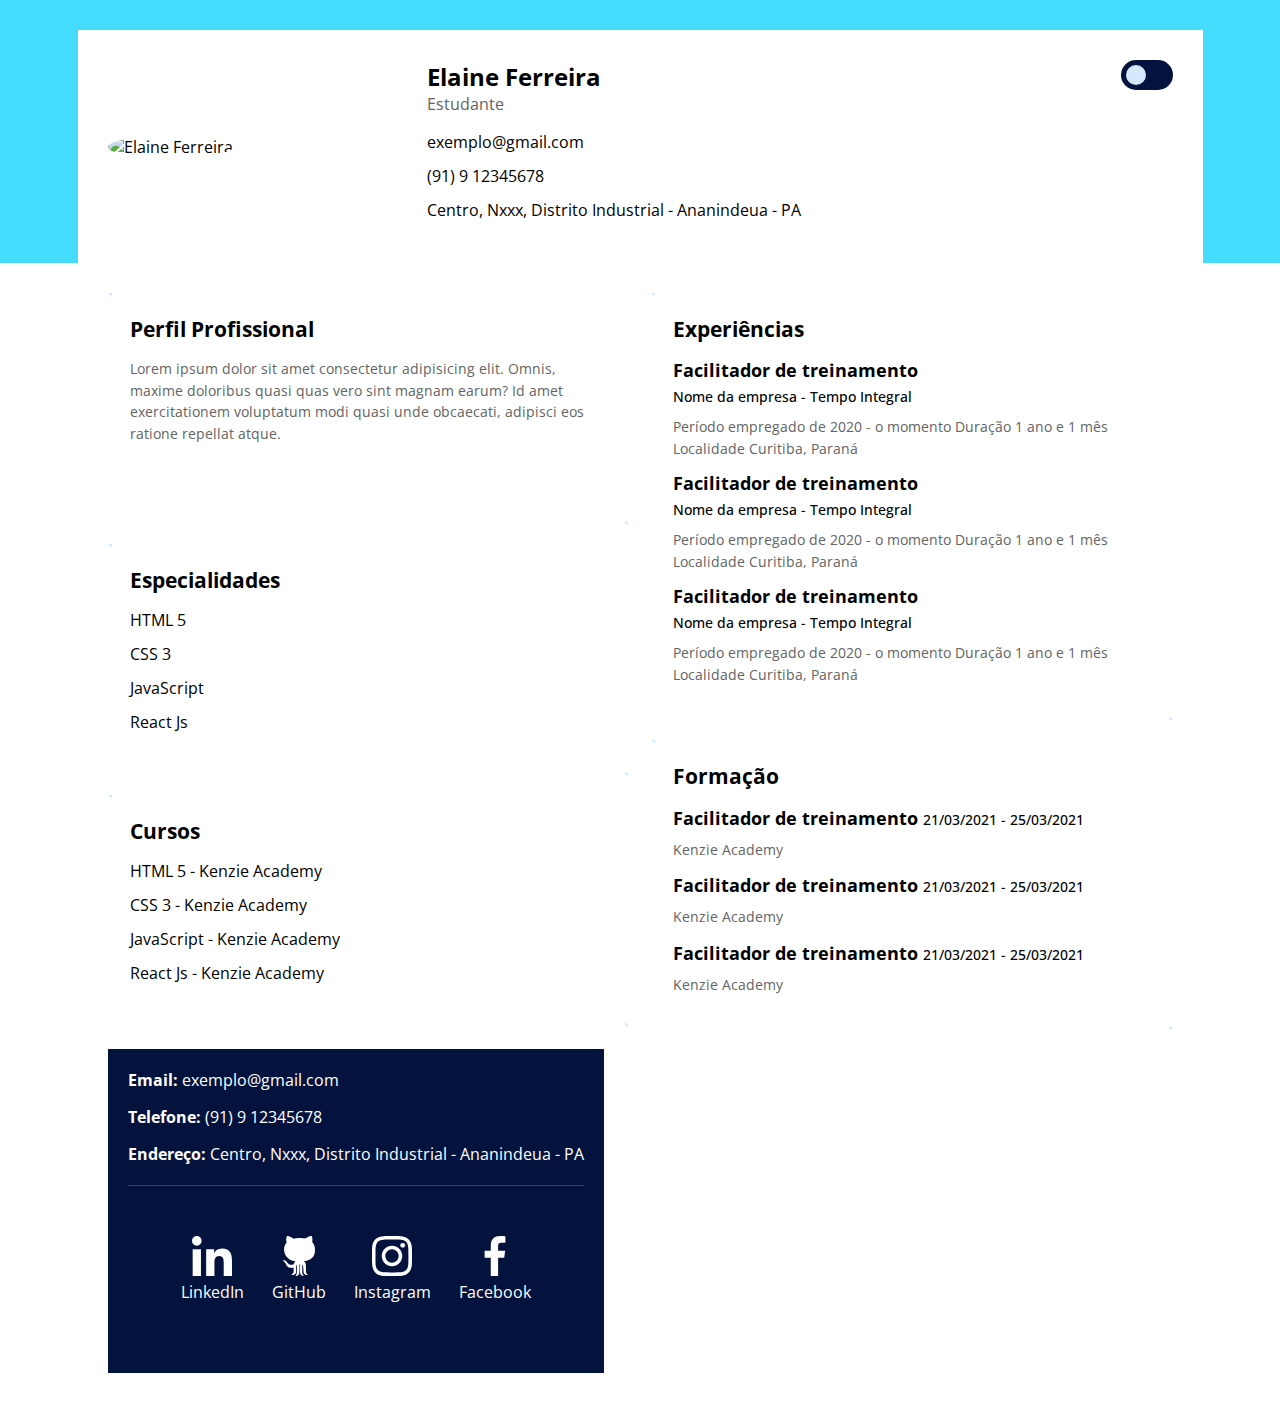
==== index.html @ 0f3b1e39 "Merge branch 'main' into day-6" ====
<!DOCTYPE html>
<html lang="pt-br">
<head>
    <meta charset="UTF-8">
    <meta http-equiv="X-UA-Compatible" content="IE=edge">
    <meta name="viewport" content="width=device-width, initial-scale=1.0">
    <title>Portfólio - Elaine Ferreira</title>

    <link rel="preconnect" href="https://fonts.gstatic.com">
    <link href="https://fonts.googleapis.com/css2?family=Open+Sans:wght@300;400;600;700;800&display=swap" rel="stylesheet">

    <link rel="stylesheet" href="/assets/css/style.css">
</head>
<body>

    

    <input type="checkbox" id="ativar-dark" class="ativar-dark">
    <div class="dark-mode">
        <!--CABEÇALHO-->
        <header>
            
            <div class="container">
                <label for="ativar-dark">
                    <span></span>
                </label>
                <div class="linha">

                    <!--CAIXA FOTO DE PERFIL-->
                        <div class="coluna coluna-esquerda">
                            <figure>
                                <img src="./assets/img/eu.png" alt="Elaine Ferreira">
                                <figcaption class="hidden">Elaine Ferreira</figcaption>
                            </figure>
                        </div>

                        <!--INFORMAÇÕES PESSOAIS-->
                        <div class="coluna coluna-direita">

                            <h1>Elaine Ferreira</h1>
                            <p>Estudante</p>

                            <ul>
                                <li>
                                    <a href="mailto:exemplo@gmail.com">exemplo@gmail.com</a>
                                </li>
                                <li>
                                    <a href="tel:559112345678">(91) 9 12345678</a>
                                </li>
                                <li>
                                    <a href="">Centro, Nxxx, Distrito Industrial - Ananindeua - PA</a>
                                </li>
                            </ul>

                        </div>    
                </div>
            </div>

        </header>

        <main>

            <div class="container">
                
                <div class="linha">
                    <!--CONTEÚDO LADO ESQUERDO-->
                    <div class="coluna coluna-esquerda">
                        <section>
                            <span class="topo-direita"></span>
                            <h2>Perfil Profissional</h2>
                            <p>Lorem ipsum dolor sit amet consectetur adipisicing elit. Omnis, maxime doloribus quasi quas vero sint magnam earum? Id amet exercitationem voluptatum modi quasi unde obcaecati, adipisci eos ratione repellat atque.</p>
                            <span class="baixo-esquerda"></span>
                        </section>

                        <section>
                            <span class="topo-direita"></span>
                            <h2>Especialidades</h2>
                            <ul>
                                <li>HTML 5</li>
                                <li>CSS 3</li>
                                <li>JavaScript</li>
                                <li>React Js</li>
                            </ul>
                            <span class="baixo-esquerda"></span>
                        </section>

                        <section>
                            <span class="topo-direita"></span>
                            <h2>Cursos</h2>
                            <ul>
                                <li>HTML 5 - Kenzie Academy</li>
                                <li>CSS 3 - Kenzie Academy</li>
                                <li>JavaScript - Kenzie Academy</li>
                                <li>React Js - Kenzie Academy</li>
                            </ul>
                            <span class="baixo-esquerda"></span>
                        </section>
                    </div>

                    <!--CONTEÚDO LADO DIREITO-->
                    <div class="coluna coluna-direita">
                    
                        
                        <section>
                            <span class="topo-direita"></span>
                            <h2>Experiências</h2>
                            <ul>
                                <li>
                                    <h3>Facilitador de treinamento</h3>
                                    <strong>Nome da empresa - Tempo Integral</strong>
                                    <p>Período empregado de 2020 - o momento Duração 1 ano e 1 mês Localidade Curitiba, Paraná</p>
                                </li>
                                <li>
                                    <h3>Facilitador de treinamento</h3>
                                    <strong>Nome da empresa - Tempo Integral</strong>
                                    <p>Período empregado de 2020 - o momento Duração 1 ano e 1 mês Localidade Curitiba, Paraná</p>
                                </li>
                                <li>
                                    <h3>Facilitador de treinamento</h3>
                                    <strong>Nome da empresa - Tempo Integral</strong>
                                    <p>Período empregado de 2020 - o momento Duração 1 ano e 1 mês Localidade Curitiba, Paraná</p>
                                </li>
                            </ul>
                            <span class="baixo-esquerda"></span>
                        </section>

                        <section>
                            <span class="topo-direita"></span>
                            <h2>Formação</h2>
                            <ul>
                                <li>
                                    <h3>Facilitador de treinamento <strong>21/03/2021 - 25/03/2021</strong></h3>
                                    <p>Kenzie Academy</p>
                                </li>
                                <li>
                                    <h3>Facilitador de treinamento <strong>21/03/2021 - 25/03/2021</strong></h3>
                                    <p>Kenzie Academy</p>
                                </li>
                                <li>
                                    <h3>Facilitador de treinamento <strong>21/03/2021 - 25/03/2021</strong></h3>
                                    <p>Kenzie Academy</p>
                                </li>
                            </ul>
                            <span class="baixo-esquerda"></span>
                        </section>
                    </div>
        <footer>
            <div class="container">
                <nav>
                    <ul class="info-contato">
                        <li>
                            <a href="mailto:exemplo@gmail.com"><strong>Email:</strong> exemplo@gmail.com</a>
                        </li>
                        <li>
                            <a href="tel:559112345678"><strong>Telefone:</strong> (91) 9 12345678</a>
                        </li>
                        <li>
                            <a href=""><strong>Endereço:</strong> Centro, Nxxx, Distrito Industrial - Ananindeua - PA</a>
                        </li>
                    </ul>
                </nav>
                
                <nav>
                    <ul class="redes-sociais">
                        <li>
                            <a href="">
                                <img src="./assets/img/linkedin.svg" alt="LinkedIn">
                                <p>LinkedIn</p>
                            </a>
                        </li>
                        <li>
                            <a href="">
                                <img src="./assets/img/github-big-logo.svg" alt="GitHub">
                                <p>GitHub</p>
                            </a>
                        </li>
                        <li>
                            <a href="">
                                <img src="./assets/img/instagram.svg" alt="Instagram">
                                <p>Instagram</p>
                            </a>
                        </li>
                        <li>
                            <a href="">
                                <img src="./assets/img/facebook-app-symbol.svg" alt="Facebook">
                                <p>Facebook</p>
                            </a>
                        </li>
                    </ul>
                </nav>
            </div>
        </footer>
    </div>
        
</body>
</html>
---- assets/css/style.css ----
/* ESTILOS GERAIS */
html, body, figure, img, div, input, textarea, p, h1, h2, h3, h4, h5, h6, ul, li, a, main {
    margin: 0;
    padding: 0;
    box-sizing: border-box;
    list-style: none;
    text-decoration: none;
    font-family: 'Open Sans', sans-serif;
    font-size: 16px;
}

.coluna {
    flex-basis: 49%;
}

:root {
    --corBackgroundPrimaria: #45dbfc;
    --corBackgroundSecundaria: #04133d;
    --corBackgroundDark: #0e0e0e;
    --corTextoPrimaria: #636363;
    --corTextoSecundaria: #000;
}

.hidden {
    display: none;
}
/*body*/

body {
    font-family: 'Open Sans', sans-serif;

}

/*header*/

header {
    background-color: var(--corBackgroundPrimaria);
    padding: 30px 30px 0;
}
header .container {
    background-color: white;
}
header .linha {
    align-items: center;
}
header .coluna {}
header .coluna-esquerda {
    flex-basis: 30%;
}
header .coluna-direita {
    flex-basis: 60%;
    text-align: center;
}
header .coluna figure {}
header .coluna img {
    max-width: 100%;
}
header .coluna h1 {
    font-size: 1.5rem;
    color: var(--corTextoSecundaria);

}
header .coluna p {
    font-size: 1rem;
    color: var(--corTextoPrimaria);
}
header .coluna ul {
    margin: 16px 0 0;
}
header .coluna ul li {
    margin: 0 0 12px;
}
header .coluna ul li a {
    font-size: 1rem;
    color: var(--corTextoSecundaria);

}

/*página inicial*/

main {}
main .container {}
main .linha {}
main .coluna {
    padding: 20px;
}
main .coluna-esquerda {}
main .coluna-direita {}
main .coluna section {
    border-bottom: 1px solid #d4e9ff;
    margin: 0 0 20px;
    min-height: 187px;
    color: var(--corTextoSecundaria);
}
main .coluna section h2 {
    font-size: 1.3rem;
    margin: 0 0 15px;
}
main .coluna section p {
    font-size: 0.9rem;
    color: var(--corTextoPrimaria);
    line-height: 1.5;
}
main .coluna section ul {}
main .coluna section ul li {
    margin: 0 0 12px;
}
main .coluna section ul li h3 {
    font-size: 1.1rem;
}
main .coluna section ul li strong {
    font-size: 0.9rem;
    font-weight: 500;
    margin: 5px 0 10px;
    display: inline-block;
}
main .coluna section ul li p {}

/*footer*/

footer {
    background-color: var(--corBackgroundSecundaria);
}
footer .container {
    padding: 20px;
}
footer nav {}
footer nav ul{}
footer nav ul li {}
footer nav ul li a {
    color: white;
}
footer nav .info-contato {}
footer nav .info-contato li {
    margin: 0 0 15px;
}
footer nav .info-contato li a {}
footer nav .redes-sociais {
    border-top: 1px solid rgba(255 255 255 / 20%);
    margin: 20px 0 50px;
    padding: 50px 0 0;
    text-align: center;
}
footer nav .redes-sociais li {  
    margin: 15px 28px;
    text-align: center;
    display: inline-block;
}
footer nav .redes-sociais li a {}
footer nav .redes-sociais li a img {
    width: 40px;
}
footer nav .redes-sociais li a img p {}

/*extra*/
.ativar-dark {
    width: 50px;
    height: 50px;
    display: none;
}
header .container {
    position: relative;
}
label {
    position: absolute;
    top: 30px;
    right: 30px;
    width: 52px;
    height: 30px;
    background-color: var(--corBackgroundSecundaria);
    border-radius: 20px;
    padding: 5px 5px;
    box-sizing: border-box;
    cursor: pointer;
}
label span {
    width: 20px;
    height: 20px;
    display: block;
    background-color: #d4e9ff;
    border-radius: 100%;
    transition: all ease .3s;
}

.ativar-dark:checked ~ .dark-mode label {
    background-color: #d4e9ff;
}
.ativar-dark:checked ~ .dark-mode label span {
    background-color: var(--corBackgroundSecundaria);
    /* margin-left: 21px; */
    transform: translateX(21px);
    transition: all ease .3s;
}

.ativar-dark:checked ~ .dark-mode {
    --corBackgroundPrimaria: #000;
    --corBackgroundSecundaria: #000;
    --corTextoPrimaria: #fff;
    --corTextoSecundaria: #fff;
}
.ativar-dark:checked ~ .dark-mode header {
    background-color: var(--corBackgroundSecundaria);
}
.ativar-dark:checked ~ .dark-mode header .container {
    background-color: var(--corBackgroundDark);
}
.ativar-dark:checked ~ .dark-mode .container {
    background-color: var(--corBackgroundDark);
}
.ativar-dark:checked ~ .dark-mode main {
    background-color: var(--corBackgroundSecundaria);
}

@keyframes aumentarLargura{
    from{
        width: 0;
    }
    to{
        width: 100%;
    }
}

@keyframes aumentarAltura{
    from{
        height: 0;        
    }
    to{
        height: 100%;
    }
}


/*@media*/
@media only screen and (min-width: 768px) {
    .linha {
        display: flex;
        flex-wrap: wrap;
        align-items: flex-start;
        justify-content: space-between;
    }
    footer nav .redes-sociais {
        display: flex;
        justify-content: center;        
    }
    header {
        padding: 30px 0 0;
    }
    header .coluna img {
        max-width: 250px;
        border-radius: 100%;
    }
    .container {
        width: 100%;
        max-width: 1125px;
        margin: 0 auto;
        padding: 30px 30px;
    }
    header .coluna-direita {
        text-align: left;
    }
    main .coluna section {
        /* border: 2px solid #d4e9ff; */
        border: 2px solid transparent;
        padding: 20px;
        position: relative;
    }
    main .coluna section span{
        position: absolute;
        display: block;
        width: 0;
        height: 0;
        border: 2px solid transparent;
    }
    main .coluna section .topo-direita{
        top: -2px;
        left: -2px;
        animation-name: aumentarLargura, aumentarAltura;
        animation-duration: 1s, 1s;
        animation-delay: 2s, 3s;
        animation-fill-mode: forwards;
        border-top-color: #d4e9ff;
        border-right-color: #d4e9ff;

    }
    main .coluna section .baixo-esquerda{
        bottom: -2px;
        right: -2px;
        animation-name: aumentarLargura, aumentarAltura;
        animation-duration: 1s, 1s;
        animation-delay: 4s, 5s;
        animation-fill-mode: forwards;
        border-bottom-color: #d4e9ff;
        border-left-color: #d4e9ff;
    }

    main .coluna {
        padding: 0;
    }
    footer nav .redes-sociais li {  
        margin: 0px 14px;
        text-align: center;
        display: initial;
    }

}

@media only screen and (min-width: 991px) {
    header .coluna-direita {
        flex-basis: 70%;
    }
}
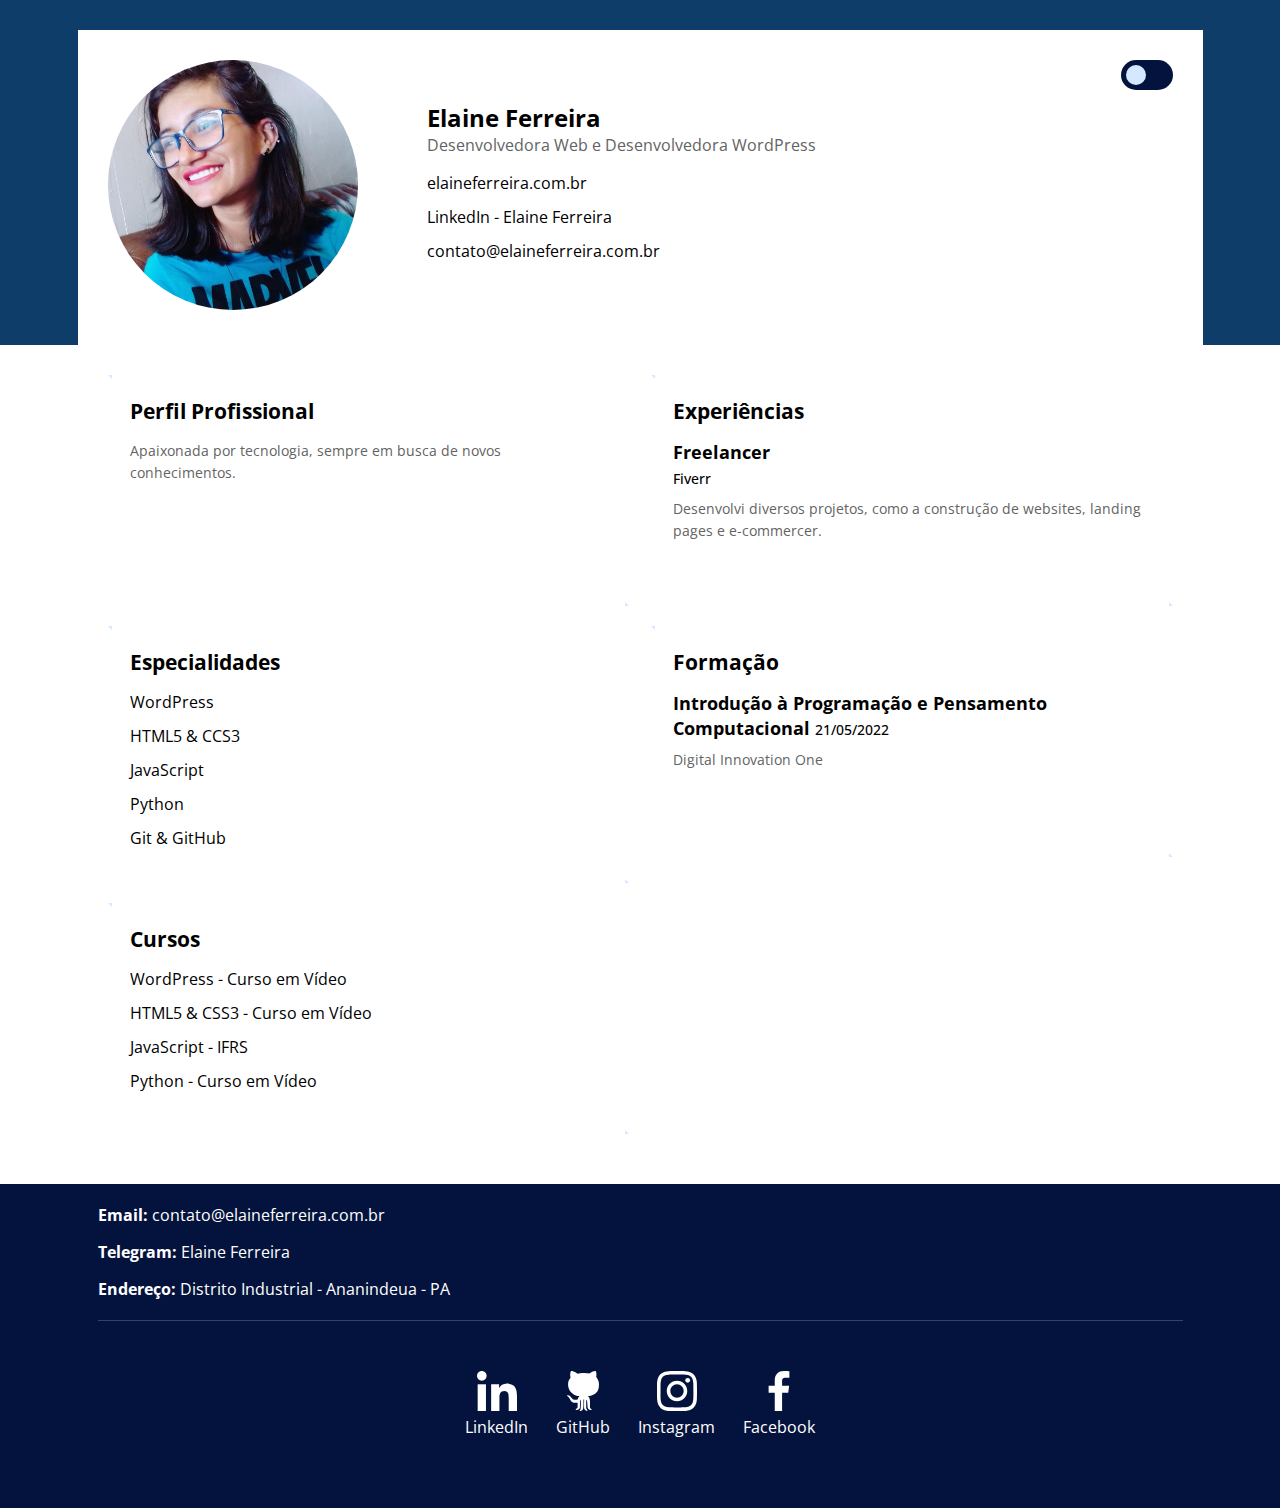
==== commit 6cac81af: "update: content sections" ====
--- a/index.html
+++ b/index.html
@@ -4,7 +4,7 @@
     <meta charset="UTF-8">
     <meta http-equiv="X-UA-Compatible" content="IE=edge">
     <meta name="viewport" content="width=device-width, initial-scale=1.0">
-    <title>Portfólio - Elaine Ferreira</title>
+    <title>Resume - Elaine Ferreira</title>
 
     <link rel="preconnect" href="https://fonts.gstatic.com">
     <link href="https://fonts.googleapis.com/css2?family=Open+Sans:wght@300;400;600;700;800&display=swap" rel="stylesheet">
@@ -12,8 +12,6 @@
     <link rel="stylesheet" href="/assets/css/style.css">
 </head>
 <body>
-
-    
 
     <input type="checkbox" id="ativar-dark" class="ativar-dark">
     <div class="dark-mode">
@@ -29,7 +27,7 @@
                     <!--CAIXA FOTO DE PERFIL-->
                         <div class="coluna coluna-esquerda">
                             <figure>
-                                <img src="./assets/img/eu.png" alt="Elaine Ferreira">
+                                <img src="./assets/img/elaineferreira.png" alt="Elaine Ferreira">
                                 <figcaption class="hidden">Elaine Ferreira</figcaption>
                             </figure>
                         </div>
@@ -38,18 +36,21 @@
                         <div class="coluna coluna-direita">
 
                             <h1>Elaine Ferreira</h1>
-                            <p>Estudante</p>
-
-                            <ul>
-                                <li>
-                                    <a href="mailto:exemplo@gmail.com">exemplo@gmail.com</a>
-                                </li>
-                                <li>
-                                    <a href="tel:559112345678">(91) 9 12345678</a>
-                                </li>
-                                <li>
-                                    <a href="">Centro, Nxxx, Distrito Industrial - Ananindeua - PA</a>
-                                </li>
+                            <p>Desenvolvedora Web e Desenvolvedora WordPress</p>
+
+                            <ul>
+                                <li>
+                                    <a href="https://elaineferreira.com.br">elaineferreira.com.br</a>
+                                </li>
+
+                                <li>
+                                    <a href="https://www.linkedin.com/in/elaineferreiras/">LinkedIn - Elaine Ferreira</a>
+                                </li>
+
+                                <li>
+                                    <a href="mailto:contato@elaineferreira.com.br">contato@elaineferreira.com.br</a>
+                                </li>
+                                
                             </ul>
 
                         </div>    
@@ -68,7 +69,7 @@
                         <section>
                             <span class="topo-direita"></span>
                             <h2>Perfil Profissional</h2>
-                            <p>Lorem ipsum dolor sit amet consectetur adipisicing elit. Omnis, maxime doloribus quasi quas vero sint magnam earum? Id amet exercitationem voluptatum modi quasi unde obcaecati, adipisci eos ratione repellat atque.</p>
+                            <p>Apaixonada por tecnologia, sempre em busca de novos conhecimentos. </p>
                             <span class="baixo-esquerda"></span>
                         </section>
 
@@ -76,10 +77,11 @@
                             <span class="topo-direita"></span>
                             <h2>Especialidades</h2>
                             <ul>
-                                <li>HTML 5</li>
-                                <li>CSS 3</li>
+                                <li>WordPress</li>
+                                <li>HTML5 & CCS3</li>
                                 <li>JavaScript</li>
-                                <li>React Js</li>
+                                <li>Python</li>
+                                <li>Git & GitHub</li>
                             </ul>
                             <span class="baixo-esquerda"></span>
                         </section>
@@ -88,10 +90,10 @@
                             <span class="topo-direita"></span>
                             <h2>Cursos</h2>
                             <ul>
-                                <li>HTML 5 - Kenzie Academy</li>
-                                <li>CSS 3 - Kenzie Academy</li>
-                                <li>JavaScript - Kenzie Academy</li>
-                                <li>React Js - Kenzie Academy</li>
+                                <li>WordPress - Curso em Vídeo</li>
+                                <li>HTML5 & CSS3 - Curso em Vídeo</li>
+                                <li>JavaScript - IFRS</li>
+                                <li>Python - Curso em Vídeo</li>
                             </ul>
                             <span class="baixo-esquerda"></span>
                         </section>
@@ -106,6 +108,11 @@
                             <h2>Experiências</h2>
                             <ul>
                                 <li>
+                                    <h3>Freelancer</h3>
+                                    <strong>Fiverr</strong>
+                                    <p>Desenvolvi diversos projetos, como a construção de websites, landing pages e e-commercer. </p>
+                                </li>
+                                <!-- <li>
                                     <h3>Facilitador de treinamento</h3>
                                     <strong>Nome da empresa - Tempo Integral</strong>
                                     <p>Período empregado de 2020 - o momento Duração 1 ano e 1 mês Localidade Curitiba, Paraná</p>
@@ -114,12 +121,7 @@
                                     <h3>Facilitador de treinamento</h3>
                                     <strong>Nome da empresa - Tempo Integral</strong>
                                     <p>Período empregado de 2020 - o momento Duração 1 ano e 1 mês Localidade Curitiba, Paraná</p>
-                                </li>
-                                <li>
-                                    <h3>Facilitador de treinamento</h3>
-                                    <strong>Nome da empresa - Tempo Integral</strong>
-                                    <p>Período empregado de 2020 - o momento Duração 1 ano e 1 mês Localidade Curitiba, Paraná</p>
-                                </li>
+                                </li> -->
                             </ul>
                             <span class="baixo-esquerda"></span>
                         </section>
@@ -129,33 +131,37 @@
                             <h2>Formação</h2>
                             <ul>
                                 <li>
+                                    <h3>Introdução à Programação e Pensamento Computacional <strong>21/05/2022</strong></h3>
+                                    <p>Digital Innovation One</p>
+                                </li>
+                                <!-- <li>
                                     <h3>Facilitador de treinamento <strong>21/03/2021 - 25/03/2021</strong></h3>
                                     <p>Kenzie Academy</p>
                                 </li>
                                 <li>
                                     <h3>Facilitador de treinamento <strong>21/03/2021 - 25/03/2021</strong></h3>
                                     <p>Kenzie Academy</p>
-                                </li>
-                                <li>
-                                    <h3>Facilitador de treinamento <strong>21/03/2021 - 25/03/2021</strong></h3>
-                                    <p>Kenzie Academy</p>
-                                </li>
+                                </li> -->
                             </ul>
                             <span class="baixo-esquerda"></span>
                         </section>
                     </div>
+                </div>  
+            </div>
+        </main>
+
         <footer>
             <div class="container">
                 <nav>
                     <ul class="info-contato">
                         <li>
-                            <a href="mailto:exemplo@gmail.com"><strong>Email:</strong> exemplo@gmail.com</a>
-                        </li>
-                        <li>
-                            <a href="tel:559112345678"><strong>Telefone:</strong> (91) 9 12345678</a>
-                        </li>
-                        <li>
-                            <a href=""><strong>Endereço:</strong> Centro, Nxxx, Distrito Industrial - Ananindeua - PA</a>
+                            <a href="mailto:contato@elaineferreira.com.br"><strong>Email:</strong> contato@elaineferreira.com.br</a>
+                        </li>
+                        <li>
+                            <a href="https://t.me/elainefs"><strong>Telegram:</strong> Elaine Ferreira</a>
+                        </li>
+                        <li>
+                            <a href=""><strong>Endereço:</strong> Distrito Industrial - Ananindeua - PA</a>
                         </li>
                     </ul>
                 </nav>
@@ -163,13 +169,13 @@
                 <nav>
                     <ul class="redes-sociais">
                         <li>
-                            <a href="">
+                            <a href="https://www.linkedin.com/in/elaineferreiras/">
                                 <img src="./assets/img/linkedin.svg" alt="LinkedIn">
                                 <p>LinkedIn</p>
                             </a>
                         </li>
                         <li>
-                            <a href="">
+                            <a href="https://github.com/elainefs">
                                 <img src="./assets/img/github-big-logo.svg" alt="GitHub">
                                 <p>GitHub</p>
                             </a>
--- a/assets/css/style.css
+++ b/assets/css/style.css
@@ -14,7 +14,7 @@
 }
 
 :root {
-    --corBackgroundPrimaria: #45dbfc;
+    --corBackgroundPrimaria: #0d3d68;
     --corBackgroundSecundaria: #04133d;
     --corBackgroundDark: #0e0e0e;
     --corTextoPrimaria: #636363;
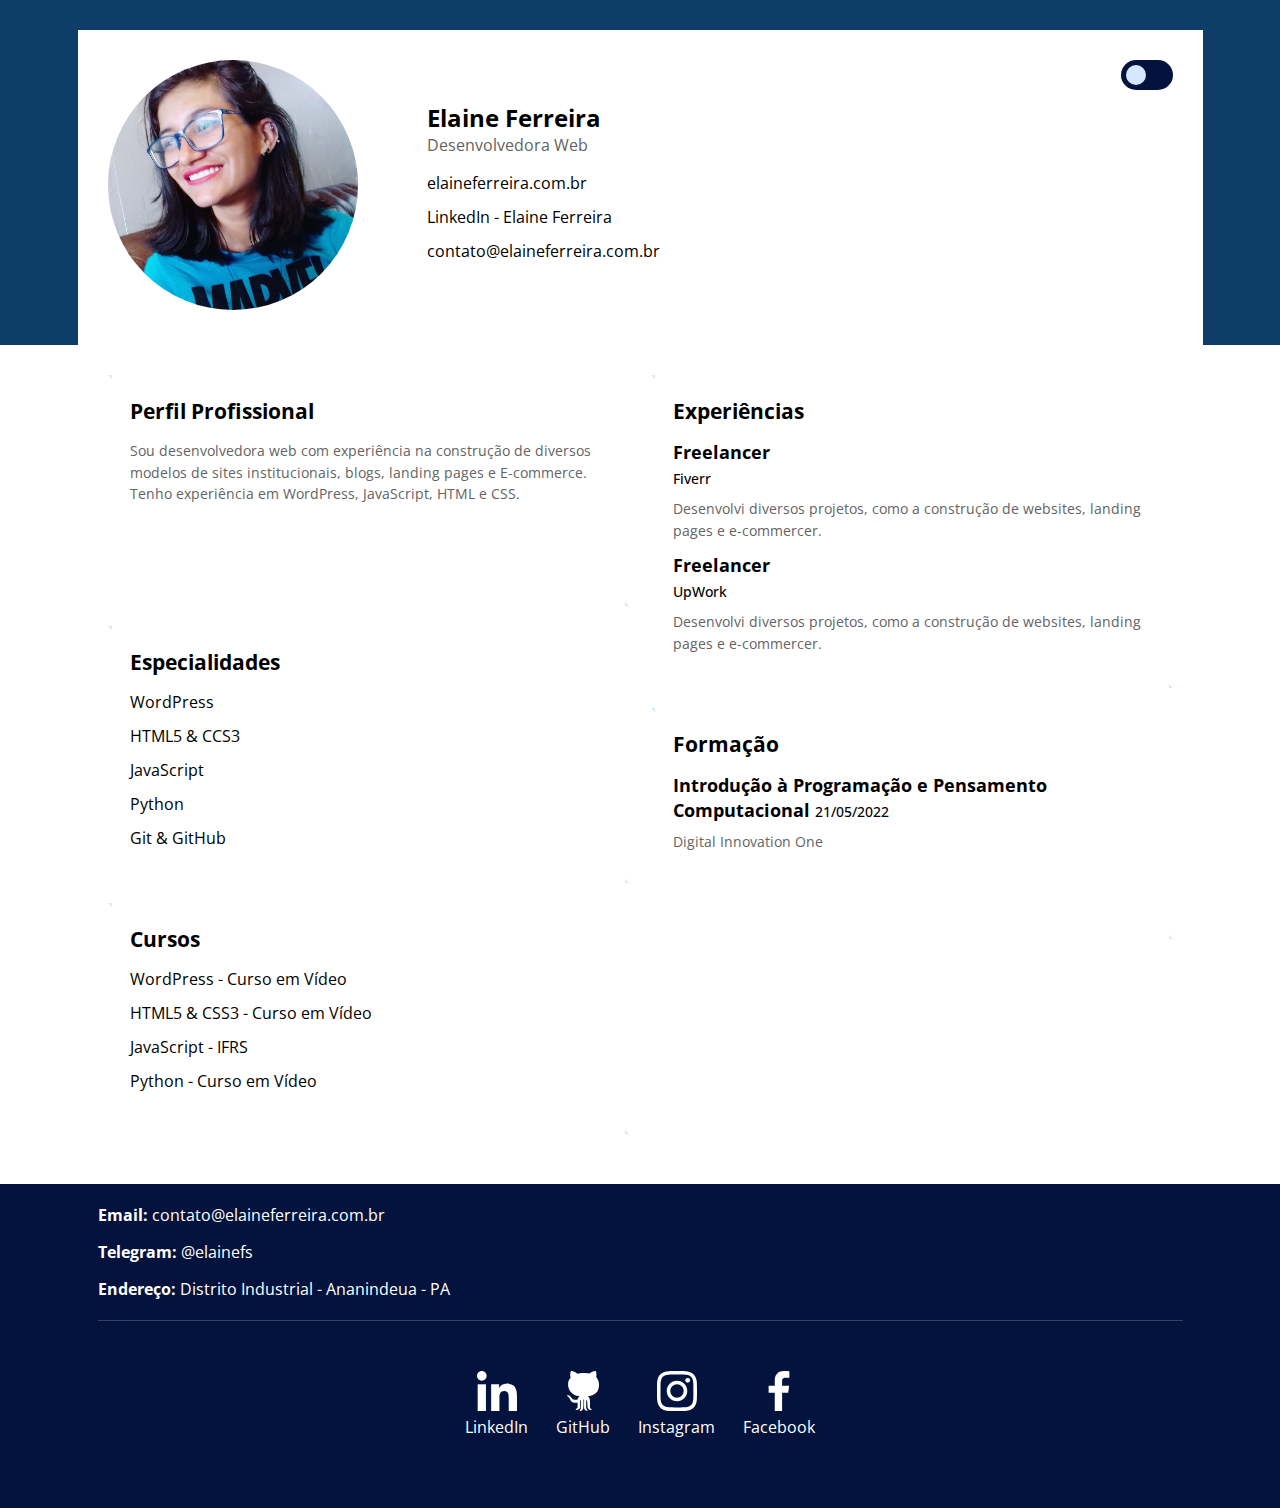
==== commit e7b989e3: "update: May 23, 2022" ====
--- a/index.html
+++ b/index.html
@@ -36,7 +36,7 @@
                         <div class="coluna coluna-direita">
 
                             <h1>Elaine Ferreira</h1>
-                            <p>Desenvolvedora Web e Desenvolvedora WordPress</p>
+                            <p>Desenvolvedora Web</p>
 
                             <ul>
                                 <li>
@@ -69,7 +69,7 @@
                         <section>
                             <span class="topo-direita"></span>
                             <h2>Perfil Profissional</h2>
-                            <p>Apaixonada por tecnologia, sempre em busca de novos conhecimentos. </p>
+                            <p>Sou desenvolvedora web com experiência na construção de diversos modelos de sites institucionais, blogs, landing pages e E-commerce. Tenho experiência em WordPress, JavaScript, HTML e CSS. </p>
                             <span class="baixo-esquerda"></span>
                         </section>
 
@@ -112,11 +112,12 @@
                                     <strong>Fiverr</strong>
                                     <p>Desenvolvi diversos projetos, como a construção de websites, landing pages e e-commercer. </p>
                                 </li>
-                                <!-- <li>
-                                    <h3>Facilitador de treinamento</h3>
-                                    <strong>Nome da empresa - Tempo Integral</strong>
-                                    <p>Período empregado de 2020 - o momento Duração 1 ano e 1 mês Localidade Curitiba, Paraná</p>
-                                </li>
+                                <li>
+                                    <h3>Freelancer</h3>
+                                    <strong>UpWork</strong>
+                                    <p>Desenvolvi diversos projetos, como a construção de websites, landing pages e e-commercer. </p>
+                                </li>
+                                   <!-- 
                                 <li>
                                     <h3>Facilitador de treinamento</h3>
                                     <strong>Nome da empresa - Tempo Integral</strong>
@@ -158,7 +159,7 @@
                             <a href="mailto:contato@elaineferreira.com.br"><strong>Email:</strong> contato@elaineferreira.com.br</a>
                         </li>
                         <li>
-                            <a href="https://t.me/elainefs"><strong>Telegram:</strong> Elaine Ferreira</a>
+                            <a href="https://t.me/elainefs"><strong>Telegram:</strong> @elainefs</a>
                         </li>
                         <li>
                             <a href=""><strong>Endereço:</strong> Distrito Industrial - Ananindeua - PA</a>
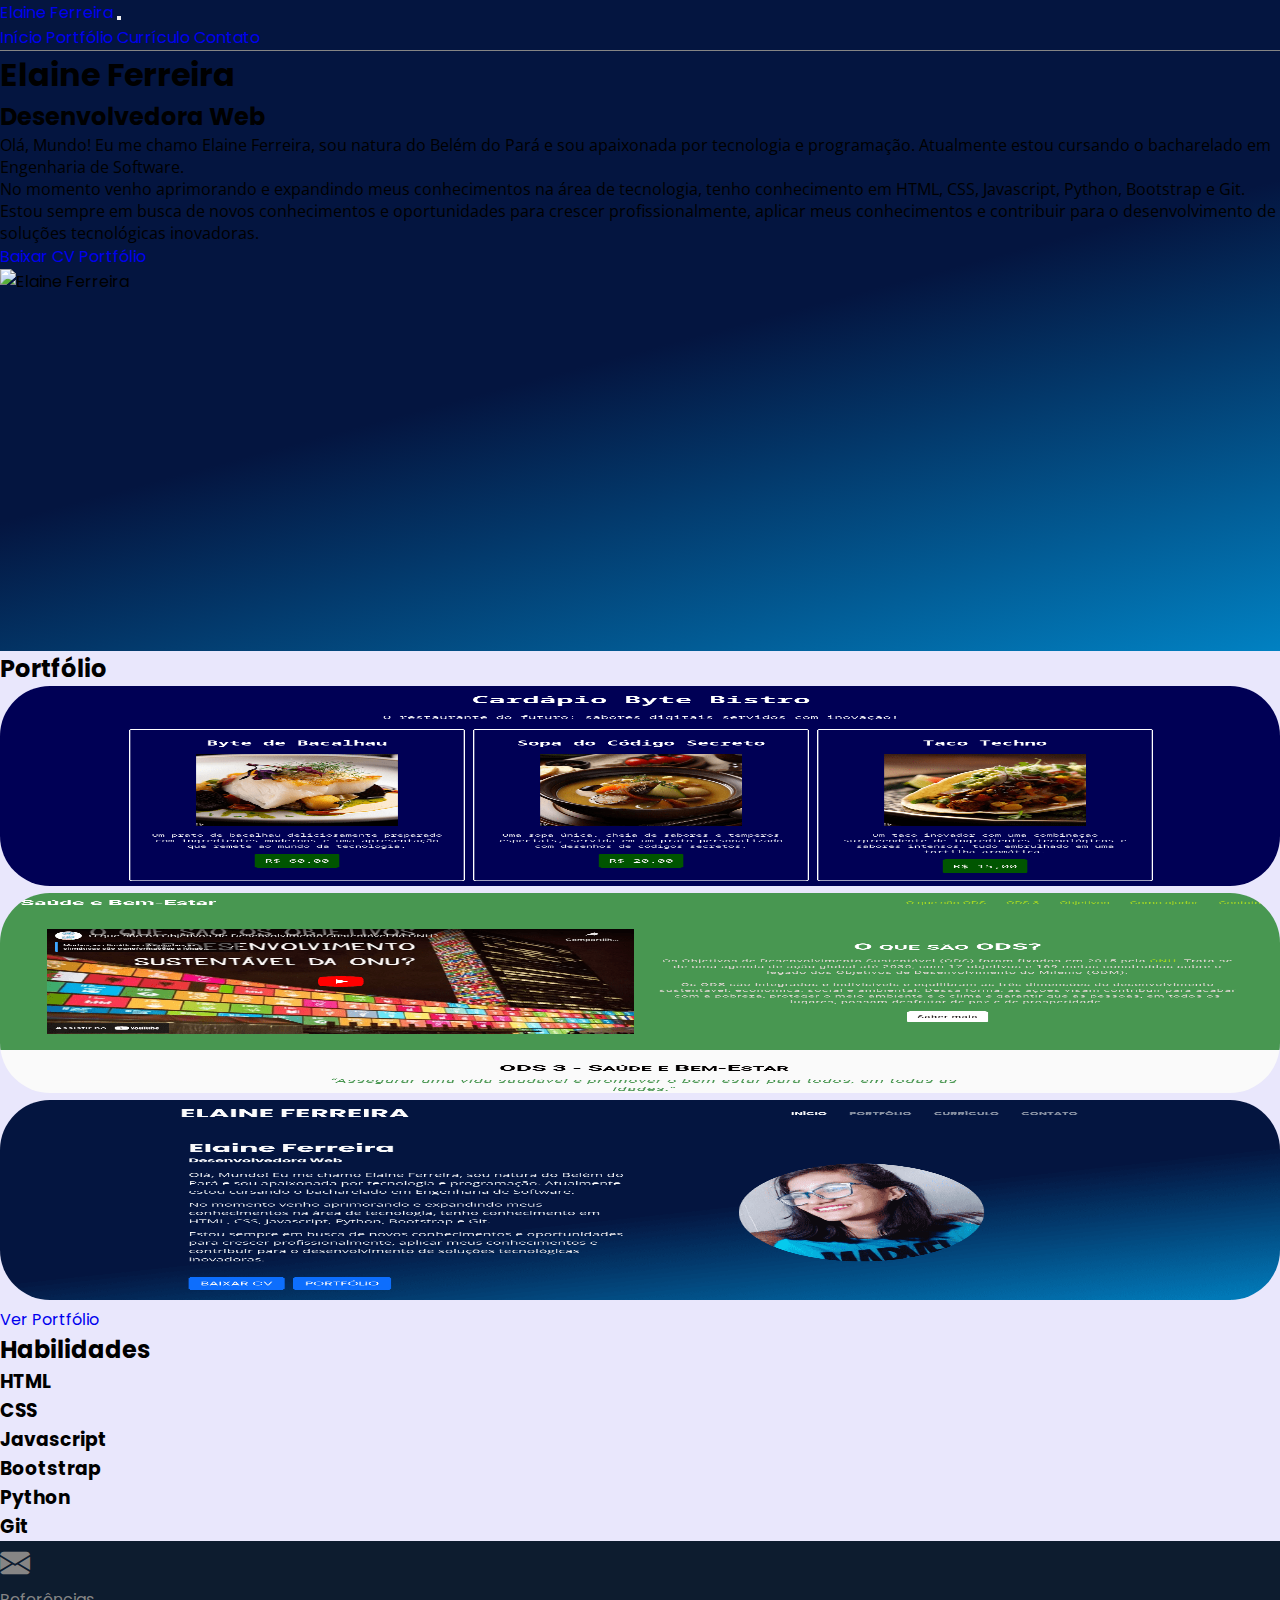
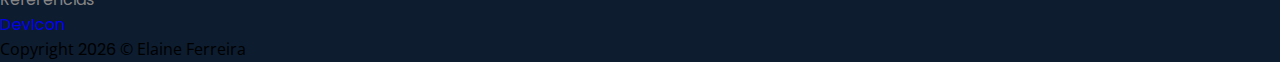
==== commit dafc4db4: "Add main files" ====
--- a/index.html
+++ b/index.html
@@ -1,203 +1,148 @@
 <!DOCTYPE html>
 <html lang="pt-br">
+
 <head>
-    <meta charset="UTF-8">
-    <meta http-equiv="X-UA-Compatible" content="IE=edge">
-    <meta name="viewport" content="width=device-width, initial-scale=1.0">
-    <title>Resume - Elaine Ferreira</title>
+  <meta charset="UTF-8">
+  <meta name="viewport" content="width=device-width, initial-scale=1.0">
+  <title>Elaine Ferreira</title>
+  <!-- Bootstrap -->
+  <link rel="stylesheet" href="https://cdn.jsdelivr.net/npm/bootstrap-icons@1.11.0/font/bootstrap-icons.css">
+  <link href="https://cdn.jsdelivr.net/npm/bootstrap@5.3.2/dist/css/bootstrap.min.css" rel="stylesheet"
+    integrity="sha384-T3c6CoIi6uLrA9TneNEoa7RxnatzjcDSCmG1MXxSR1GAsXEV/Dwwykc2MPK8M2HN" crossorigin="anonymous">
+  <script src="https://cdn.jsdelivr.net/npm/bootstrap@5.3.2/dist/js/bootstrap.bundle.min.js"
+    integrity="sha384-C6RzsynM9kWDrMNeT87bh95OGNyZPhcTNXj1NW7RuBCsyN/o0jlpcV8Qyq46cDfL" crossorigin="anonymous"
+    defer></script>
 
-    <link rel="preconnect" href="https://fonts.gstatic.com">
-    <link href="https://fonts.googleapis.com/css2?family=Open+Sans:wght@300;400;600;700;800&display=swap" rel="stylesheet">
+  <!-- Devicon -->
+  <link rel="stylesheet" href="https://cdn.jsdelivr.net/gh/devicons/devicon@v2.15.1/devicon.min.css">
 
-    <link rel="stylesheet" href="/assets/css/style.css">
+  <!-- Google Fonts -->
+  <link rel="preconnect" href="https://fonts.googleapis.com">
+  <link rel="preconnect" href="https://fonts.gstatic.com" crossorigin>
+  <link
+    href="https://fonts.googleapis.com/css2?family=Open+Sans&family=Poppins:ital,wght@0,400;0,600;0,700;0,800;1,400&display=swap"
+    rel="stylesheet">
+
+  <!-- CSS -->
+  <link rel="stylesheet" href="assets/css/style.css">
 </head>
+
 <body>
+  <header>
+    <nav class="primary-color navbar navbar-dark navbar-expand-lg py-3">
+      <div class="container">
+        <a href="index.html"
+          class="navbar-brand d-flex align-items-center text-uppercase fw-bold fs-1 title-font">Elaine Ferreira</a>
+        <button type="button" class="navbar-toggler" data-bs-toggle="collapse" data-bs-target="#menuNavbar"><span
+            class="navbar-toggler-icon"></span></button>
+        <div class="collapse navbar-collapse" id="menuNavbar">
+          <div class="navbar-nav ms-auto title-font">
+            <a href="index.html" class="nav-link text-uppercase mx-2 fw-bold active">Início</a>
+            <a href="portfolio.html" class="nav-link text-uppercase mx-2 fw-bold">Portfólio</a>
+            <a href="assets/doc/Elaine Ferreira dos Santos.pdf" class="nav-link text-uppercase mx-2 fw-bold">Currículo</a>
+            <a href="contato.html" class="nav-link text-uppercase mx-2 fw-bold">Contato</a>
+          </div>
+        </div>
+      </div>
+    </nav>
+  </header>
+  <main>
+    <section class="infos text-light d-flex align-items-center justify-content-center pb-5">
+      <div class="container">
+        <div class="row mx-auto">
+          <div class="col-12 col-md-6 order-2 order-md-1">
+            <h1 class="fw-bold mt-5 title-font">Elaine Ferreira</h1>
+            <h2 class="fs-5 fw-bold mt-0 mb-4 mx-0">Desenvolvedora Web</h2>
+            <p class="fs-5 text-font">Olá, Mundo! Eu me chamo Elaine Ferreira, sou natura do Belém do Pará e sou
+              apaixonada por tecnologia e programação. Atualmente estou cursando o bacharelado em Engenharia de
+              Software.</p>
+            <p class="fs-5 text-font">No momento venho aprimorando e expandindo meus conhecimentos na área de
+              tecnologia, tenho conhecimento em HTML, CSS, Javascript, Python, Bootstrap e Git.</p>
+            <p class="fs-5 mb-5 text-font">Estou sempre em busca de novos conhecimentos e oportunidades para crescer
+              profissionalmente, aplicar meus conhecimentos e contribuir para o desenvolvimento de soluções tecnológicas
+              inovadoras.</p>
+            <a href="assets/doc/Elaine Ferreira dos Santos.pdf" target="_blank"
+              class="btn btn-primary btn-lg text-uppercase me-2">Baixar CV</a>
+            <a href="portfolio.html" class="btn btn-primary btn-lg text-uppercase">Portfólio</a>
+          </div>
+          <div class="col-12 col-md-6 order-1 order-md-2 mt-4 d-flex justify-content-center align-items-center">
+            <img src="https://avatars.githubusercontent.com/u/70538729?v=4" alt="Elaine Ferreira"
+              class="profile rounded-pill">
+          </div>
+        </div>
+      </div>
+    </section>
+    <section>
+      <div class="container mt-5 text-center">
+        <h2 class="text-center fw-bold mb-5 display-6">Portfólio</h2>
+        <div class="img-portfolio row d-flex align-items-center justify-content-center g-4">
+          <div class="col-12 col-sm-6 col-md-6 col-lg-4">
+            <img src="assets/img/byte-bistro.png" alt="Cardápio Simple Byte Bistro">
+          </div>
+          <div class="col-12 col-sm-6 col-md-6 col-lg-4">
+            <img src="assets/img/ods-3.png" alt="Site sobre a ODS 3">
+          </div>
+          <div class="col-12 col-sm-6 col-md-6 col-lg-4">
+            <img src="assets/img/portfolio-pessoal.png" alt="Portfólio Pessoal">
+          </div>
+        </div>
+        <a href="portfolio.html" class="btn btn-primary btn-lg mt-5 text-uppercase">Ver Portfólio</a>
+      </div>
+    </section>
+    <section>
+      <h2 class="text-center fw-bold mt-5 display-6">Habilidades</h2>
+      <div class="container-fluid mt-5">
+        <div class="row gap-3 text-center d-flex justify-content-center">
+          <div class="skills-itens col-10 col-sm-6 col-md-4 col-lg-3 shadow py-5">
+            <i class="devicon-html5-plain colored"></i>
+            <h3 class="fw-bold mt-3">HTML</h3>
+          </div>
+          <div class="skills-itens col-10 col-sm-6 col-md-4 col-lg-3 shadow py-5">
+            <i class="devicon-css3-plain colored"></i>
+            <h3 class="fw-bold mt-3">CSS</h3>
+          </div>
+          <div class="skills-itens col-10 col-sm-6 col-md-4 col-lg-3 shadow py-5">
+            <i class="devicon-javascript-plain colored"></i>
+            <h3 class="fw-bold mt-3">Javascript</h3>
+          </div>
+          <div class="skills-itens col-10 col-sm-6 col-md-4 col-lg-3 shadow py-5">
+            <i class="devicon-bootstrap-plain colored"></i>
+            <h3 class="fw-bold mt-3">Bootstrap</h3>
+          </div>
+          <div class="skills-itens col-10 col-sm-6 col-md-4 col-lg-3 shadow py-5">
+            <i class="devicon-python-plain colored"></i>
+            <h3 class="fw-bold mt-3">Python</h3>
+          </div>
+          <div class="skills-itens col-10 col-sm-6 col-md-4 col-lg-3 shadow py-5">
+            <i class="devicon-git-plain colored"></i>
+            <h3 class="fw-bold mt-3">Git</h3>
+          </div>
+        </div>
+      </div>
+    </section>
+  </main>
+  <footer>
+    <div class="container mt-5 py-3">
+      <div class="row d-flex justify-content-between">
+        <div class="d-flex gap-3 align-items-center justify-content-center col-12 col-md-3">
+          <a href="https://www.linkedin.com/in/elaineferreiras/" target="_blank" class="text-decoration-none"><i
+              class="devicon-linkedin-plain"></i></a>
+          <a href="https://github.com/elainefs" target="_blank" class="text-decoration-none"><i
+              class="devicon-github-plain"></i></a>
+          <a href="mailto:elaineferreira.dev@gmail.com" target="_blank" class="text-decoration-none"><i
+              class="bi bi-envelope-fill"></i></a>
+        </div>
+        <div class="referencias col-12 col-md-3 text-center mb-3">
+          <p class="mt-3 mb-0">Referências</p>
+          <a href="https://devicon.dev/">DevIcon</a>
+        </div>
+        <div class="d-flex align-items-center justify-content-center col-12 col-md-3">
+          <p class="text-secondary text-font text-center">Copyright <span id="anoAtual">2022</span> &copy; Elaine Ferreira</p>
+        </div>
+      </div>
+    </div>
+  </footer>
+  <script src="assets/js/script.js"></script>
+</body>
 
-    <input type="checkbox" id="ativar-dark" class="ativar-dark">
-    <div class="dark-mode">
-        <!--CABEÇALHO-->
-        <header>
-            
-            <div class="container">
-                <label for="ativar-dark">
-                    <span></span>
-                </label>
-                <div class="linha">
-
-                    <!--CAIXA FOTO DE PERFIL-->
-                        <div class="coluna coluna-esquerda">
-                            <figure>
-                                <img src="./assets/img/elaineferreira.png" alt="Elaine Ferreira">
-                                <figcaption class="hidden">Elaine Ferreira</figcaption>
-                            </figure>
-                        </div>
-
-                        <!--INFORMAÇÕES PESSOAIS-->
-                        <div class="coluna coluna-direita">
-
-                            <h1>Elaine Ferreira</h1>
-                            <p>Desenvolvedora Web</p>
-
-                            <ul>
-                                <li>
-                                    <a href="https://elaineferreira.com.br">elaineferreira.com.br</a>
-                                </li>
-
-                                <li>
-                                    <a href="https://www.linkedin.com/in/elaineferreiras/">LinkedIn - Elaine Ferreira</a>
-                                </li>
-
-                                <li>
-                                    <a href="mailto:contato@elaineferreira.com.br">contato@elaineferreira.com.br</a>
-                                </li>
-                                
-                            </ul>
-
-                        </div>    
-                </div>
-            </div>
-
-        </header>
-
-        <main>
-
-            <div class="container">
-                
-                <div class="linha">
-                    <!--CONTEÚDO LADO ESQUERDO-->
-                    <div class="coluna coluna-esquerda">
-                        <section>
-                            <span class="topo-direita"></span>
-                            <h2>Perfil Profissional</h2>
-                            <p>Sou desenvolvedora web com experiência na construção de diversos modelos de sites institucionais, blogs, landing pages e E-commerce. Tenho experiência em WordPress, JavaScript, HTML e CSS. </p>
-                            <span class="baixo-esquerda"></span>
-                        </section>
-
-                        <section>
-                            <span class="topo-direita"></span>
-                            <h2>Especialidades</h2>
-                            <ul>
-                                <li>WordPress</li>
-                                <li>HTML5 & CCS3</li>
-                                <li>JavaScript</li>
-                                <li>Python</li>
-                                <li>Git & GitHub</li>
-                            </ul>
-                            <span class="baixo-esquerda"></span>
-                        </section>
-
-                        <section>
-                            <span class="topo-direita"></span>
-                            <h2>Cursos</h2>
-                            <ul>
-                                <li>WordPress - Curso em Vídeo</li>
-                                <li>HTML5 & CSS3 - Curso em Vídeo</li>
-                                <li>JavaScript - IFRS</li>
-                                <li>Python - Curso em Vídeo</li>
-                            </ul>
-                            <span class="baixo-esquerda"></span>
-                        </section>
-                    </div>
-
-                    <!--CONTEÚDO LADO DIREITO-->
-                    <div class="coluna coluna-direita">
-                    
-                        
-                        <section>
-                            <span class="topo-direita"></span>
-                            <h2>Experiências</h2>
-                            <ul>
-                                <li>
-                                    <h3>Freelancer</h3>
-                                    <strong>Fiverr</strong>
-                                    <p>Desenvolvi diversos projetos, como a construção de websites, landing pages e e-commercer. </p>
-                                </li>
-                                <li>
-                                    <h3>Freelancer</h3>
-                                    <strong>UpWork</strong>
-                                    <p>Desenvolvi diversos projetos, como a construção de websites, landing pages e e-commercer. </p>
-                                </li>
-                                   <!-- 
-                                <li>
-                                    <h3>Facilitador de treinamento</h3>
-                                    <strong>Nome da empresa - Tempo Integral</strong>
-                                    <p>Período empregado de 2020 - o momento Duração 1 ano e 1 mês Localidade Curitiba, Paraná</p>
-                                </li> -->
-                            </ul>
-                            <span class="baixo-esquerda"></span>
-                        </section>
-
-                        <section>
-                            <span class="topo-direita"></span>
-                            <h2>Formação</h2>
-                            <ul>
-                                <li>
-                                    <h3>Introdução à Programação e Pensamento Computacional <strong>21/05/2022</strong></h3>
-                                    <p>Digital Innovation One</p>
-                                </li>
-                                <!-- <li>
-                                    <h3>Facilitador de treinamento <strong>21/03/2021 - 25/03/2021</strong></h3>
-                                    <p>Kenzie Academy</p>
-                                </li>
-                                <li>
-                                    <h3>Facilitador de treinamento <strong>21/03/2021 - 25/03/2021</strong></h3>
-                                    <p>Kenzie Academy</p>
-                                </li> -->
-                            </ul>
-                            <span class="baixo-esquerda"></span>
-                        </section>
-                    </div>
-                </div>  
-            </div>
-        </main>
-
-        <footer>
-            <div class="container">
-                <nav>
-                    <ul class="info-contato">
-                        <li>
-                            <a href="mailto:contato@elaineferreira.com.br"><strong>Email:</strong> contato@elaineferreira.com.br</a>
-                        </li>
-                        <li>
-                            <a href="https://t.me/elainefs"><strong>Telegram:</strong> @elainefs</a>
-                        </li>
-                        <li>
-                            <a href=""><strong>Endereço:</strong> Distrito Industrial - Ananindeua - PA</a>
-                        </li>
-                    </ul>
-                </nav>
-                
-                <nav>
-                    <ul class="redes-sociais">
-                        <li>
-                            <a href="https://www.linkedin.com/in/elaineferreiras/">
-                                <img src="./assets/img/linkedin.svg" alt="LinkedIn">
-                                <p>LinkedIn</p>
-                            </a>
-                        </li>
-                        <li>
-                            <a href="https://github.com/elainefs">
-                                <img src="./assets/img/github-big-logo.svg" alt="GitHub">
-                                <p>GitHub</p>
-                            </a>
-                        </li>
-                        <li>
-                            <a href="">
-                                <img src="./assets/img/instagram.svg" alt="Instagram">
-                                <p>Instagram</p>
-                            </a>
-                        </li>
-                        <li>
-                            <a href="">
-                                <img src="./assets/img/facebook-app-symbol.svg" alt="Facebook">
-                                <p>Facebook</p>
-                            </a>
-                        </li>
-                    </ul>
-                </nav>
-            </div>
-        </footer>
-    </div>
-        
-</body>
 </html>--- a/assets/css/style.css
+++ b/assets/css/style.css
@@ -1,311 +1,113 @@
-/* ESTILOS GERAIS */
-html, body, figure, img, div, input, textarea, p, h1, h2, h3, h4, h5, h6, ul, li, a, main {
-    margin: 0;
-    padding: 0;
-    box-sizing: border-box;
-    list-style: none;
-    text-decoration: none;
-    font-family: 'Open Sans', sans-serif;
-    font-size: 16px;
+:root {
+  --primary-color: #041540;
+  --secondary-color: #0181c2;
+  --gray-color: #868585;
 }
 
-.coluna {
-    flex-basis: 49%;
+* {
+  margin: 0;
+  padding: 0;
+  box-sizing: border-box;
+  font-family: "Poppins", sans-serif;
 }
 
-:root {
-    --corBackgroundPrimaria: #0d3d68;
-    --corBackgroundSecundaria: #04133d;
-    --corBackgroundDark: #0e0e0e;
-    --corTextoPrimaria: #636363;
-    --corTextoSecundaria: #000;
+body {
+  background-color: #e9e7fc;
 }
 
-.hidden {
-    display: none;
-}
-/*body*/
-
-body {
-    font-family: 'Open Sans', sans-serif;
-
+a {
+  text-decoration: none;
 }
 
-/*header*/
+.primary-color {
+  background-color: var(--primary-color);
+}
+
+.secondary-color {
+  background-color: var(--secondary-color);
+}
+
+.profile {
+  max-width: 350px;
+}
+
+.img-portfolio div img{
+  height: 200px;
+  max-height: 300px;
+  width: 100%;
+  border-radius: 50px;
+}
+
+.title-font {
+  font-family: "Poppins", sans-serif;
+}
+
+.text-font {
+  font-family: "Open Sans", sans-serif;
+}
 
 header {
-    background-color: var(--corBackgroundPrimaria);
-    padding: 30px 30px 0;
-}
-header .container {
-    background-color: white;
-}
-header .linha {
-    align-items: center;
-}
-header .coluna {}
-header .coluna-esquerda {
-    flex-basis: 30%;
-}
-header .coluna-direita {
-    flex-basis: 60%;
-    text-align: center;
-}
-header .coluna figure {}
-header .coluna img {
-    max-width: 100%;
-}
-header .coluna h1 {
-    font-size: 1.5rem;
-    color: var(--corTextoSecundaria);
-
-}
-header .coluna p {
-    font-size: 1rem;
-    color: var(--corTextoPrimaria);
-}
-header .coluna ul {
-    margin: 16px 0 0;
-}
-header .coluna ul li {
-    margin: 0 0 12px;
-}
-header .coluna ul li a {
-    font-size: 1rem;
-    color: var(--corTextoSecundaria);
-
+  border-bottom: 1px solid var(--gray-color);
 }
 
-/*página inicial*/
+main {
+  min-height: 100vh;
+}
 
-main {}
-main .container {}
-main .linha {}
-main .coluna {
-    padding: 20px;
+.infos {
+  background: linear-gradient(
+    165deg,
+    var(--primary-color) 50%,
+    var(--secondary-color) 100%
+  );
+  min-height: 600px;
 }
-main .coluna-esquerda {}
-main .coluna-direita {}
-main .coluna section {
-    border-bottom: 1px solid #d4e9ff;
-    margin: 0 0 20px;
-    min-height: 187px;
-    color: var(--corTextoSecundaria);
+
+.skills-itens:hover,
+.contato-itens:hover {
+  background-color: var(--primary-color);
+  border-radius: 5px;
+  color: #fff;
 }
-main .coluna section h2 {
-    font-size: 1.3rem;
-    margin: 0 0 15px;
+
+i[class^="devicon"] {
+  font-size: 100px;
 }
-main .coluna section p {
-    font-size: 0.9rem;
-    color: var(--corTextoPrimaria);
-    line-height: 1.5;
+
+.contato-itens i[class^="bi"] {
+  font-size: 50px;
+  color: var(--secondary-color);
 }
-main .coluna section ul {}
-main .coluna section ul li {
-    margin: 0 0 12px;
+
+.contato-itens:hover i:first-of-type {
+  color: #fff;
 }
-main .coluna section ul li h3 {
-    font-size: 1.1rem;
+
+a i[class^="devicon"] {
+  font-size: 30px;
+  color: var(--gray-color);
 }
-main .coluna section ul li strong {
-    font-size: 0.9rem;
-    font-weight: 500;
-    margin: 5px 0 10px;
-    display: inline-block;
+
+a i[class^="bi"] {
+  font-size: 30px;
+  color: var(--gray-color);
 }
-main .coluna section ul li p {}
 
-/*footer*/
+.card a i[class^="bi"]:hover {
+  color: var(--secondary-color);
+}
+
+.referencias {
+  color: var(--gray-color);
+}
 
 footer {
-    background-color: var(--corBackgroundSecundaria);
-}
-footer .container {
-    padding: 20px;
-}
-footer nav {}
-footer nav ul{}
-footer nav ul li {}
-footer nav ul li a {
-    color: white;
-}
-footer nav .info-contato {}
-footer nav .info-contato li {
-    margin: 0 0 15px;
-}
-footer nav .info-contato li a {}
-footer nav .redes-sociais {
-    border-top: 1px solid rgba(255 255 255 / 20%);
-    margin: 20px 0 50px;
-    padding: 50px 0 0;
-    text-align: center;
-}
-footer nav .redes-sociais li {  
-    margin: 15px 28px;
-    text-align: center;
-    display: inline-block;
-}
-footer nav .redes-sociais li a {}
-footer nav .redes-sociais li a img {
-    width: 40px;
-}
-footer nav .redes-sociais li a img p {}
-
-/*extra*/
-.ativar-dark {
-    width: 50px;
-    height: 50px;
-    display: none;
-}
-header .container {
-    position: relative;
-}
-label {
-    position: absolute;
-    top: 30px;
-    right: 30px;
-    width: 52px;
-    height: 30px;
-    background-color: var(--corBackgroundSecundaria);
-    border-radius: 20px;
-    padding: 5px 5px;
-    box-sizing: border-box;
-    cursor: pointer;
-}
-label span {
-    width: 20px;
-    height: 20px;
-    display: block;
-    background-color: #d4e9ff;
-    border-radius: 100%;
-    transition: all ease .3s;
+  background-color: #0d1c2f;
 }
 
-.ativar-dark:checked ~ .dark-mode label {
-    background-color: #d4e9ff;
+@media screen and (min-width: 768px) and (max-width: 992px) {
+  .profile {
+    max-width: 300px;
+    max-height: 300px;
+  }
 }
-.ativar-dark:checked ~ .dark-mode label span {
-    background-color: var(--corBackgroundSecundaria);
-    /* margin-left: 21px; */
-    transform: translateX(21px);
-    transition: all ease .3s;
-}
-
-.ativar-dark:checked ~ .dark-mode {
-    --corBackgroundPrimaria: #000;
-    --corBackgroundSecundaria: #000;
-    --corTextoPrimaria: #fff;
-    --corTextoSecundaria: #fff;
-}
-.ativar-dark:checked ~ .dark-mode header {
-    background-color: var(--corBackgroundSecundaria);
-}
-.ativar-dark:checked ~ .dark-mode header .container {
-    background-color: var(--corBackgroundDark);
-}
-.ativar-dark:checked ~ .dark-mode .container {
-    background-color: var(--corBackgroundDark);
-}
-.ativar-dark:checked ~ .dark-mode main {
-    background-color: var(--corBackgroundSecundaria);
-}
-
-@keyframes aumentarLargura{
-    from{
-        width: 0;
-    }
-    to{
-        width: 100%;
-    }
-}
-
-@keyframes aumentarAltura{
-    from{
-        height: 0;        
-    }
-    to{
-        height: 100%;
-    }
-}
-
-
-/*@media*/
-@media only screen and (min-width: 768px) {
-    .linha {
-        display: flex;
-        flex-wrap: wrap;
-        align-items: flex-start;
-        justify-content: space-between;
-    }
-    footer nav .redes-sociais {
-        display: flex;
-        justify-content: center;        
-    }
-    header {
-        padding: 30px 0 0;
-    }
-    header .coluna img {
-        max-width: 250px;
-        border-radius: 100%;
-    }
-    .container {
-        width: 100%;
-        max-width: 1125px;
-        margin: 0 auto;
-        padding: 30px 30px;
-    }
-    header .coluna-direita {
-        text-align: left;
-    }
-    main .coluna section {
-        /* border: 2px solid #d4e9ff; */
-        border: 2px solid transparent;
-        padding: 20px;
-        position: relative;
-    }
-    main .coluna section span{
-        position: absolute;
-        display: block;
-        width: 0;
-        height: 0;
-        border: 2px solid transparent;
-    }
-    main .coluna section .topo-direita{
-        top: -2px;
-        left: -2px;
-        animation-name: aumentarLargura, aumentarAltura;
-        animation-duration: 1s, 1s;
-        animation-delay: 2s, 3s;
-        animation-fill-mode: forwards;
-        border-top-color: #d4e9ff;
-        border-right-color: #d4e9ff;
-
-    }
-    main .coluna section .baixo-esquerda{
-        bottom: -2px;
-        right: -2px;
-        animation-name: aumentarLargura, aumentarAltura;
-        animation-duration: 1s, 1s;
-        animation-delay: 4s, 5s;
-        animation-fill-mode: forwards;
-        border-bottom-color: #d4e9ff;
-        border-left-color: #d4e9ff;
-    }
-
-    main .coluna {
-        padding: 0;
-    }
-    footer nav .redes-sociais li {  
-        margin: 0px 14px;
-        text-align: center;
-        display: initial;
-    }
-
-}
-
-@media only screen and (min-width: 991px) {
-    header .coluna-direita {
-        flex-basis: 70%;
-    }
-}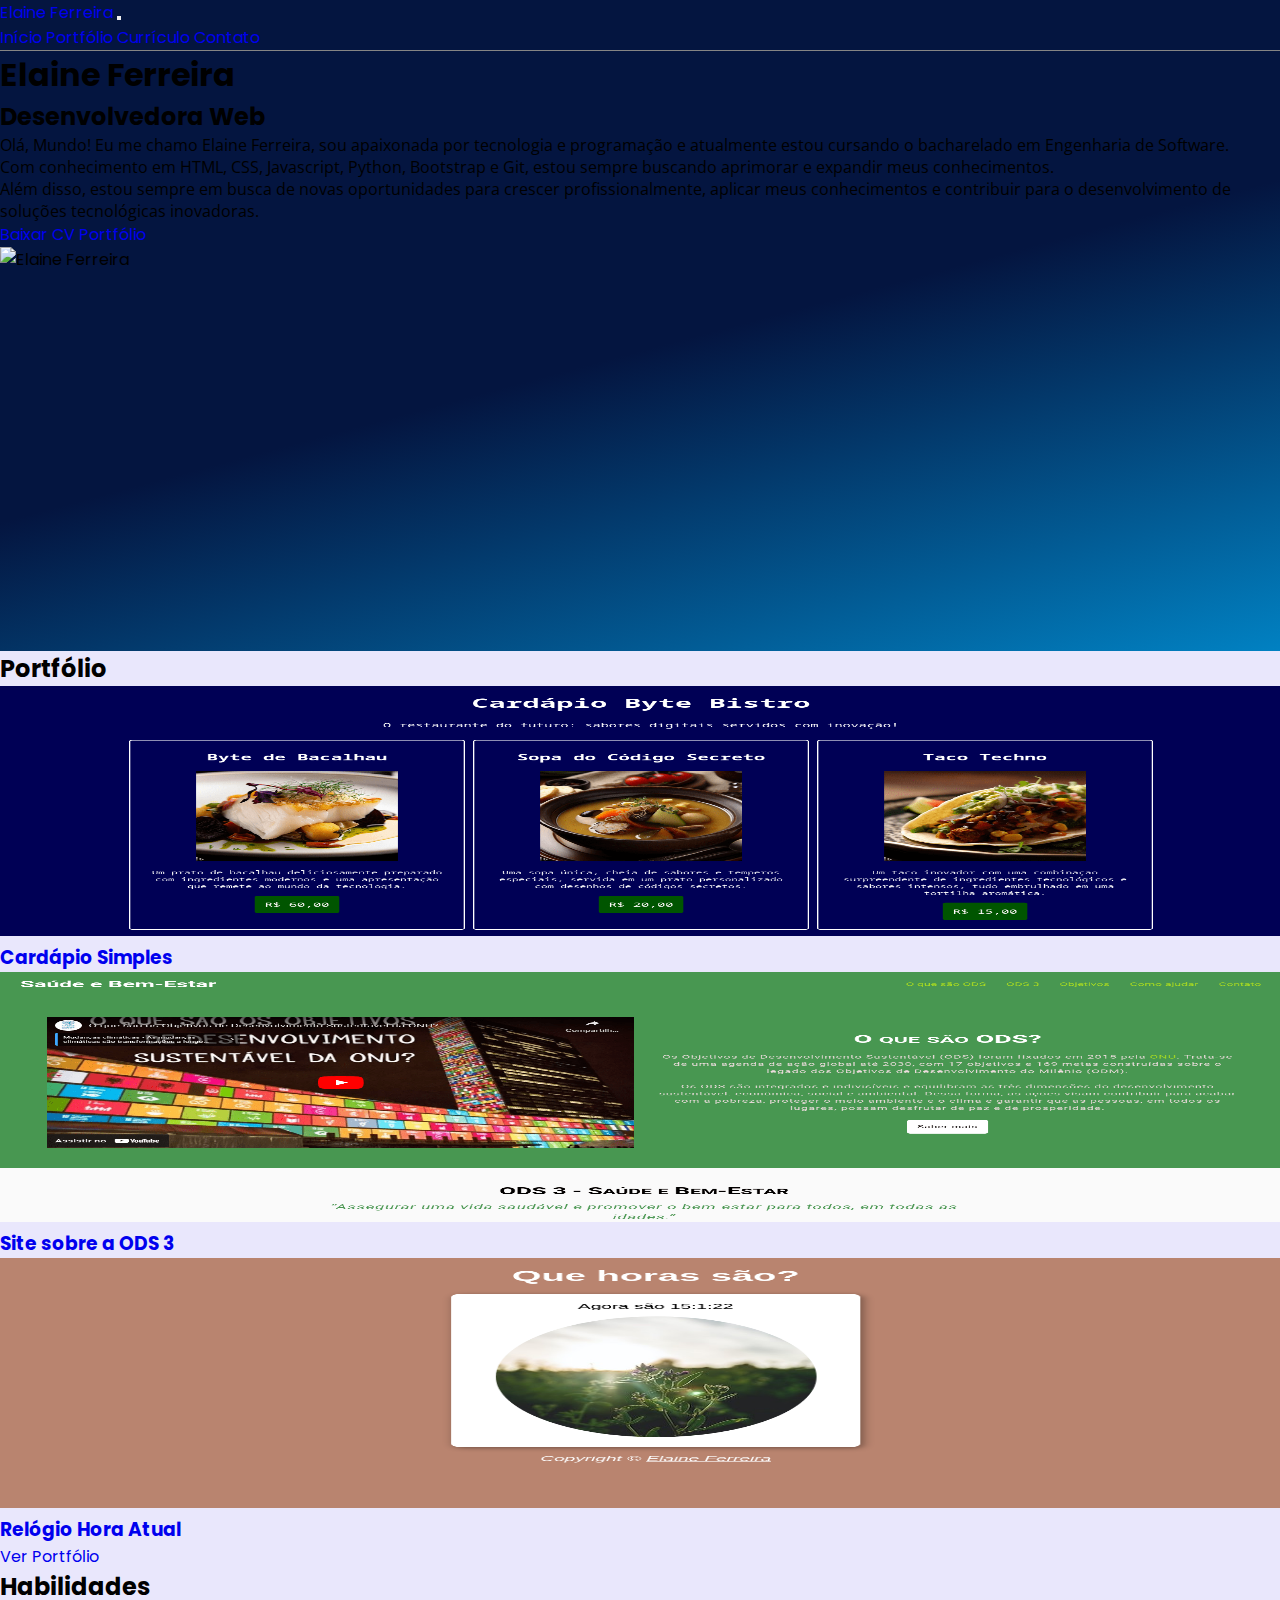
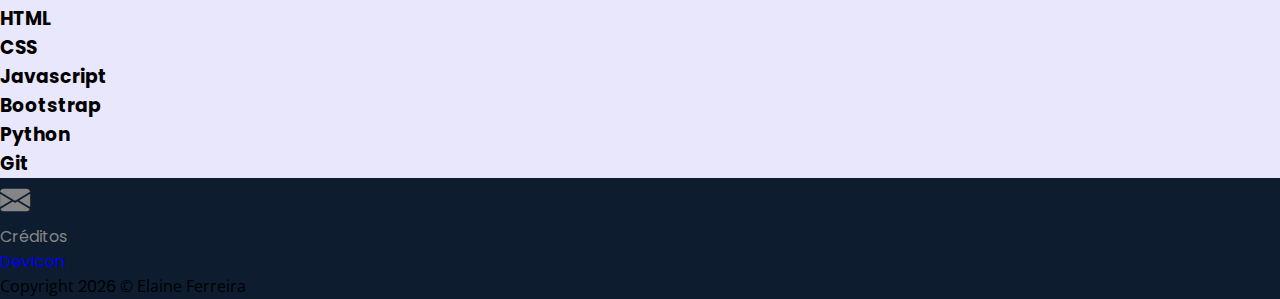
==== commit c3e5ea17: "Add new features" ====
--- a/index.html
+++ b/index.html
@@ -39,7 +39,7 @@
           <div class="navbar-nav ms-auto title-font">
             <a href="index.html" class="nav-link text-uppercase mx-2 fw-bold active">Início</a>
             <a href="portfolio.html" class="nav-link text-uppercase mx-2 fw-bold">Portfólio</a>
-            <a href="assets/doc/Elaine Ferreira dos Santos.pdf" class="nav-link text-uppercase mx-2 fw-bold">Currículo</a>
+            <a href="curriculo.html" class="nav-link text-uppercase mx-2 fw-bold">Currículo</a>
             <a href="contato.html" class="nav-link text-uppercase mx-2 fw-bold">Contato</a>
           </div>
         </div>
@@ -53,12 +53,12 @@
           <div class="col-12 col-md-6 order-2 order-md-1">
             <h1 class="fw-bold mt-5 title-font">Elaine Ferreira</h1>
             <h2 class="fs-5 fw-bold mt-0 mb-4 mx-0">Desenvolvedora Web</h2>
-            <p class="fs-5 text-font">Olá, Mundo! Eu me chamo Elaine Ferreira, sou natura do Belém do Pará e sou
-              apaixonada por tecnologia e programação. Atualmente estou cursando o bacharelado em Engenharia de
+            <p class="fs-5 text-font">Olá, Mundo! Eu me chamo Elaine Ferreira, sou
+              apaixonada por tecnologia e programação e atualmente estou cursando o bacharelado em Engenharia de
               Software.</p>
-            <p class="fs-5 text-font">No momento venho aprimorando e expandindo meus conhecimentos na área de
-              tecnologia, tenho conhecimento em HTML, CSS, Javascript, Python, Bootstrap e Git.</p>
-            <p class="fs-5 mb-5 text-font">Estou sempre em busca de novos conhecimentos e oportunidades para crescer
+            <p class="fs-5 text-font">Com conhecimento em HTML, CSS, Javascript, Python, Bootstrap e Git, estou sempre
+              buscando aprimorar e expandir meus conhecimentos.</p>
+            <p class="fs-5 mb-5 text-font">Além disso, estou sempre em busca de novas oportunidades para crescer
               profissionalmente, aplicar meus conhecimentos e contribuir para o desenvolvimento de soluções tecnológicas
               inovadoras.</p>
             <a href="assets/doc/Elaine Ferreira dos Santos.pdf" target="_blank"
@@ -76,14 +76,31 @@
       <div class="container mt-5 text-center">
         <h2 class="text-center fw-bold mb-5 display-6">Portfólio</h2>
         <div class="img-portfolio row d-flex align-items-center justify-content-center g-4">
-          <div class="col-12 col-sm-6 col-md-6 col-lg-4">
-            <img src="assets/img/byte-bistro.png" alt="Cardápio Simple Byte Bistro">
-          </div>
-          <div class="col-12 col-sm-6 col-md-6 col-lg-4">
-            <img src="assets/img/ods-3.png" alt="Site sobre a ODS 3">
-          </div>
-          <div class="col-12 col-sm-6 col-md-6 col-lg-4">
-            <img src="assets/img/portfolio-pessoal.png" alt="Portfólio Pessoal">
+          <div class="row row-cols-1 row-cols-md-2 row-cols-lg-3 g3">
+            <div class="col mb-3">
+              <a href="https://elainefs.github.io/ElasNaTech23/cardapio-simples/" target="_blank">
+                <div class="card h-100">
+                  <img src="assets/img/byte-bistro.png" alt="Cardápio Simples">
+                  <h3 class="card-header fw-bold">Cardápio Simples</h3>
+                </div>
+              </a>
+            </div>
+            <div class="col mb-3">
+              <a href="https://elainefs.github.io/ElasNaTech23/projeto-ods/" target="_blank">
+                <div class="card h-100">
+                  <img src="assets/img/ods-3.png" alt="Site sobre a ODS 3">
+                  <h3 class="card-header fw-bold">Site sobre a ODS 3</h3>
+                </div>
+              </a>
+            </div>
+            <div class="col mb-3">
+              <a href="https://elainefs.github.io/hora-do-dia/" target="_blank">
+                <div class="card h-100">
+                  <img src="assets/img/hora-atual.png" alt="Relógio Hora Atual">
+                  <h3 class="card-header fw-bold">Relógio Hora Atual</h3>
+                </div>
+              </a>
+            </div>
           </div>
         </div>
         <a href="portfolio.html" class="btn btn-primary btn-lg mt-5 text-uppercase">Ver Portfólio</a>
@@ -133,11 +150,12 @@
               class="bi bi-envelope-fill"></i></a>
         </div>
         <div class="referencias col-12 col-md-3 text-center mb-3">
-          <p class="mt-3 mb-0">Referências</p>
+          <p class="mt-3 mb-0">Créditos</p>
           <a href="https://devicon.dev/">DevIcon</a>
         </div>
         <div class="d-flex align-items-center justify-content-center col-12 col-md-3">
-          <p class="text-secondary text-font text-center">Copyright <span id="anoAtual">2022</span> &copy; Elaine Ferreira</p>
+          <p class="text-secondary text-font text-center">Copyright <span id="anoAtual">2022</span> &copy; Elaine
+            Ferreira</p>
         </div>
       </div>
     </div>
--- a/assets/css/style.css
+++ b/assets/css/style.css
@@ -32,10 +32,9 @@
 }
 
 .img-portfolio div img{
-  height: 200px;
-  max-height: 300px;
+  height: 250px;
+  max-height: 250px;
   width: 100%;
-  border-radius: 50px;
 }
 
 .title-font {
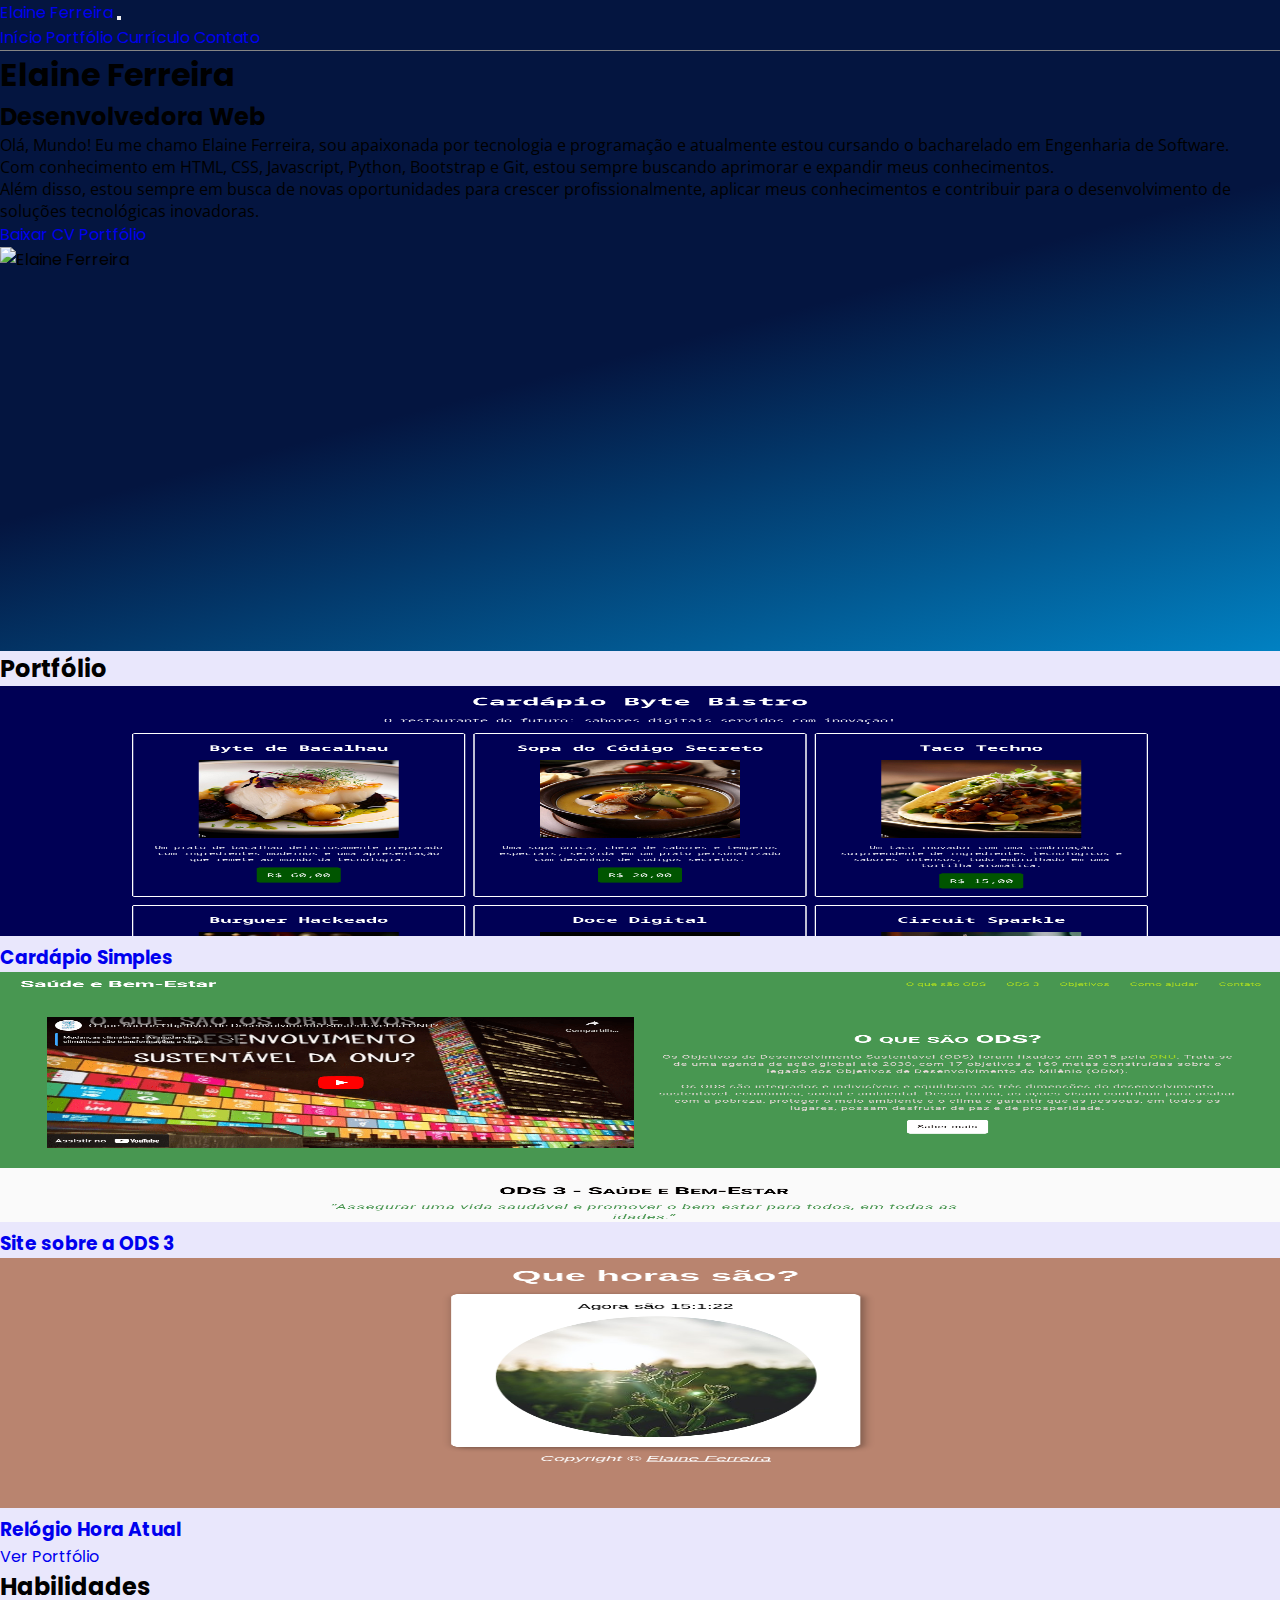
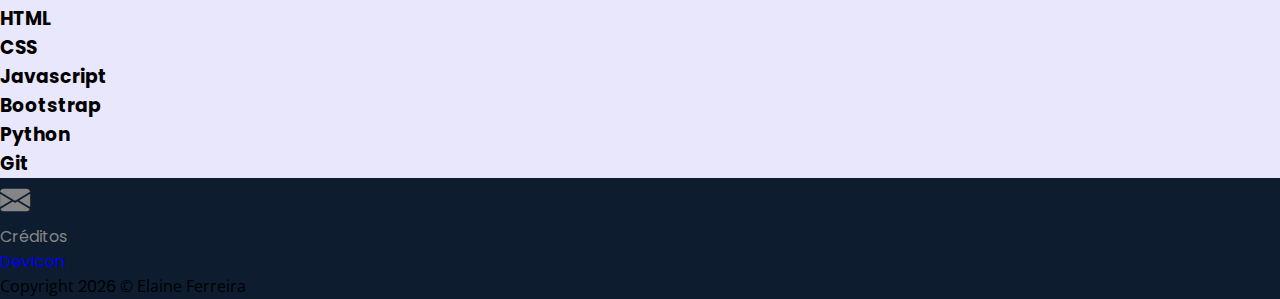
==== commit 4759d39e: "Add target blank in footer" ====
--- a/index.html
+++ b/index.html
@@ -151,7 +151,7 @@
         </div>
         <div class="referencias col-12 col-md-3 text-center mb-3">
           <p class="mt-3 mb-0">Créditos</p>
-          <a href="https://devicon.dev/">DevIcon</a>
+          <a href="https://devicon.dev/" target="_blank">DevIcon</a>
         </div>
         <div class="d-flex align-items-center justify-content-center col-12 col-md-3">
           <p class="text-secondary text-font text-center">Copyright <span id="anoAtual">2022</span> &copy; Elaine
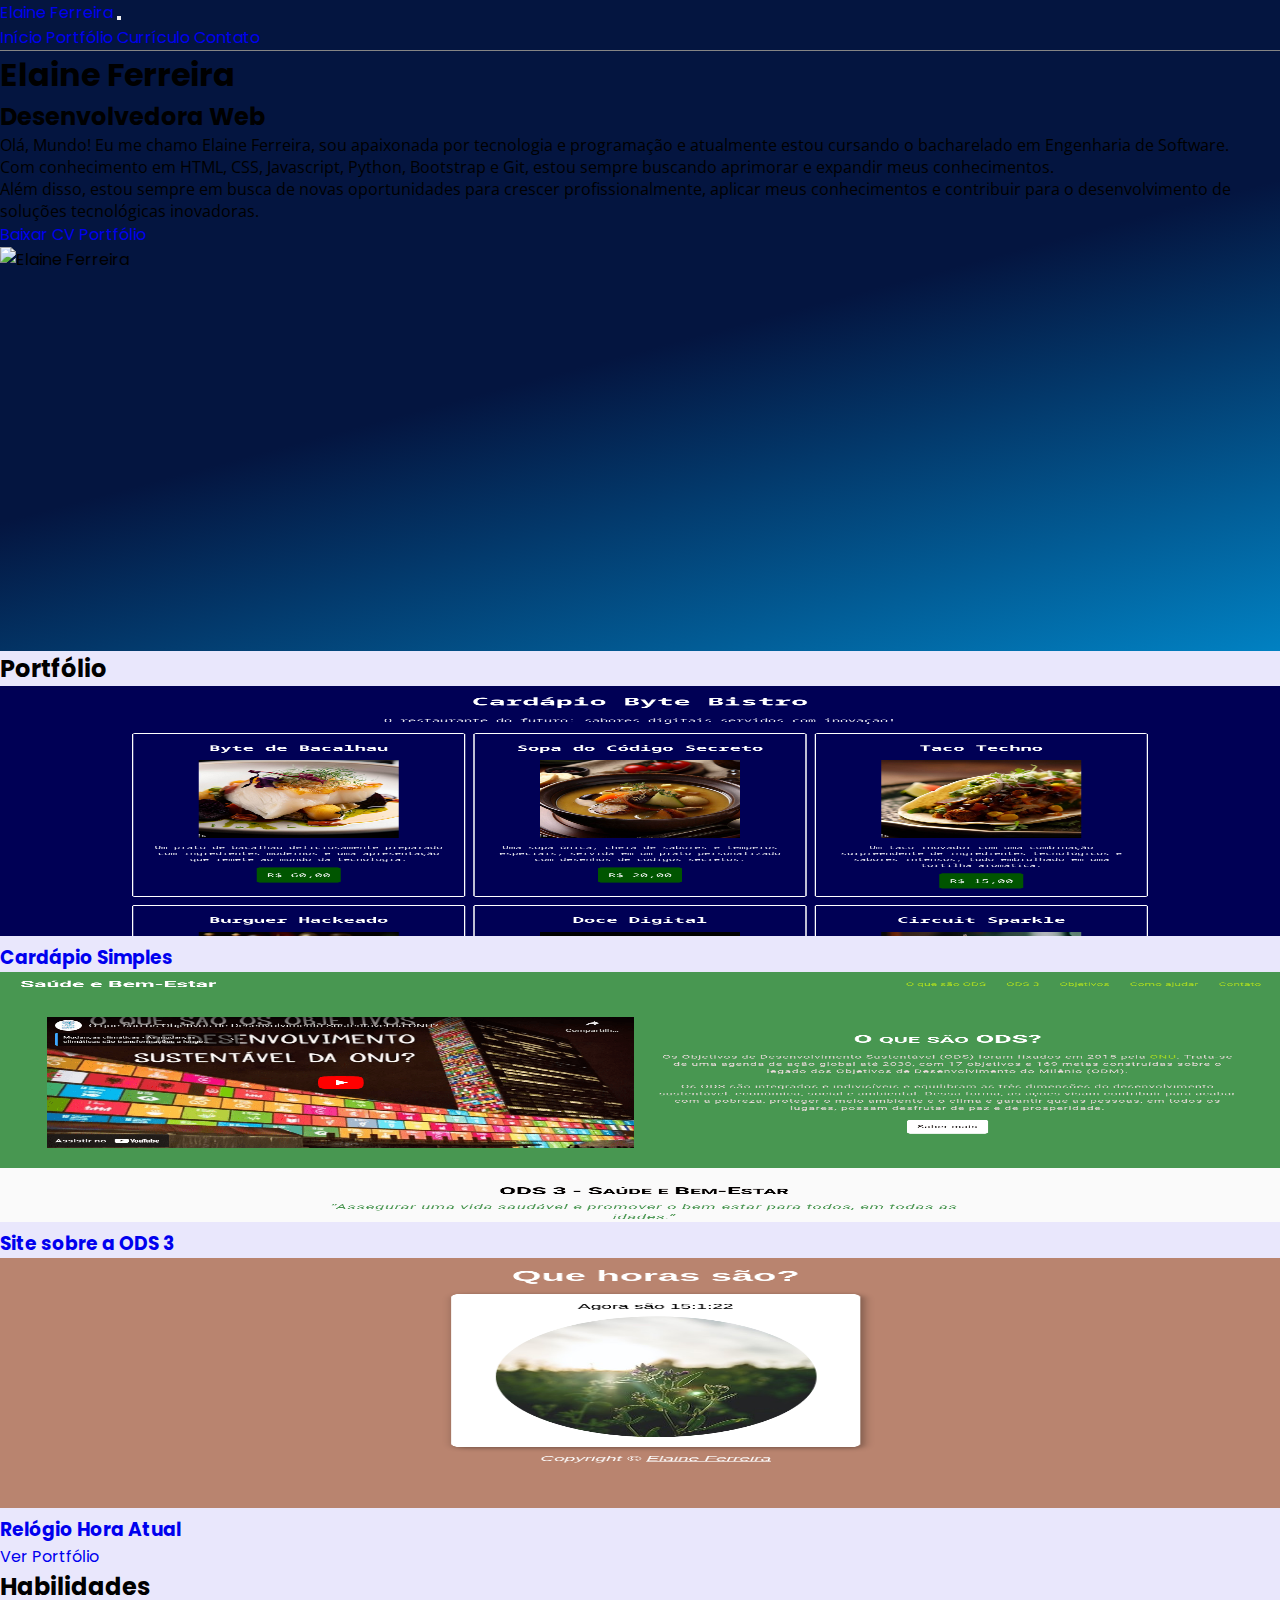
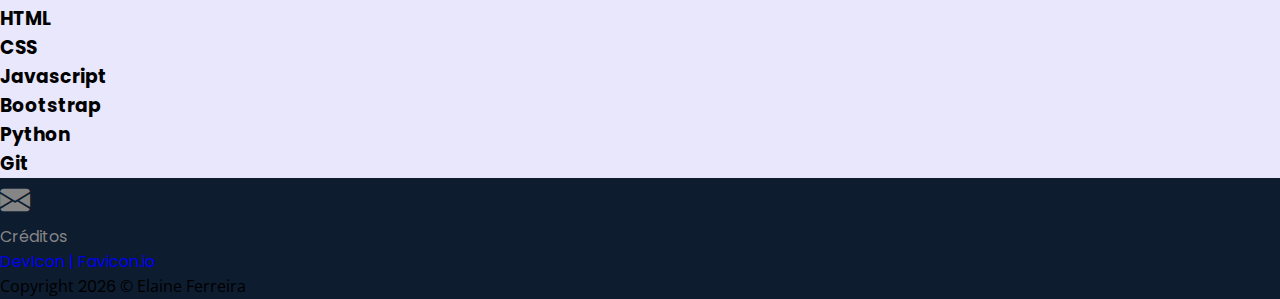
==== commit d1de22cd: "Add favicon" ====
--- a/index.html
+++ b/index.html
@@ -5,6 +5,12 @@
   <meta charset="UTF-8">
   <meta name="viewport" content="width=device-width, initial-scale=1.0">
   <title>Elaine Ferreira</title>
+  <!-- Favicon -->
+  <link rel="apple-touch-icon" sizes="180x180" href="assets/img/favicon/apple-touch-icon.png">
+  <link rel="icon" type="image/png" sizes="32x32" href="assets/img/favicon/favicon-32x32.png">
+  <link rel="icon" type="image/png" sizes="16x16" href="assets/img/favicon/favicon-16x16.png">
+  <link rel="manifest" href="assets/img/favicon/site.webmanifest">
+
   <!-- Bootstrap -->
   <link rel="stylesheet" href="https://cdn.jsdelivr.net/npm/bootstrap-icons@1.11.0/font/bootstrap-icons.css">
   <link href="https://cdn.jsdelivr.net/npm/bootstrap@5.3.2/dist/css/bootstrap.min.css" rel="stylesheet"
@@ -151,7 +157,8 @@
         </div>
         <div class="referencias col-12 col-md-3 text-center mb-3">
           <p class="mt-3 mb-0">Créditos</p>
-          <a href="https://devicon.dev/" target="_blank">DevIcon</a>
+          <a href="https://devicon.dev/" target="_blank">DevIcon | </a>
+          <a href="https://favicon.io/" target="_blank">Favicon.io</a>
         </div>
         <div class="d-flex align-items-center justify-content-center col-12 col-md-3">
           <p class="text-secondary text-font text-center">Copyright <span id="anoAtual">2022</span> &copy; Elaine
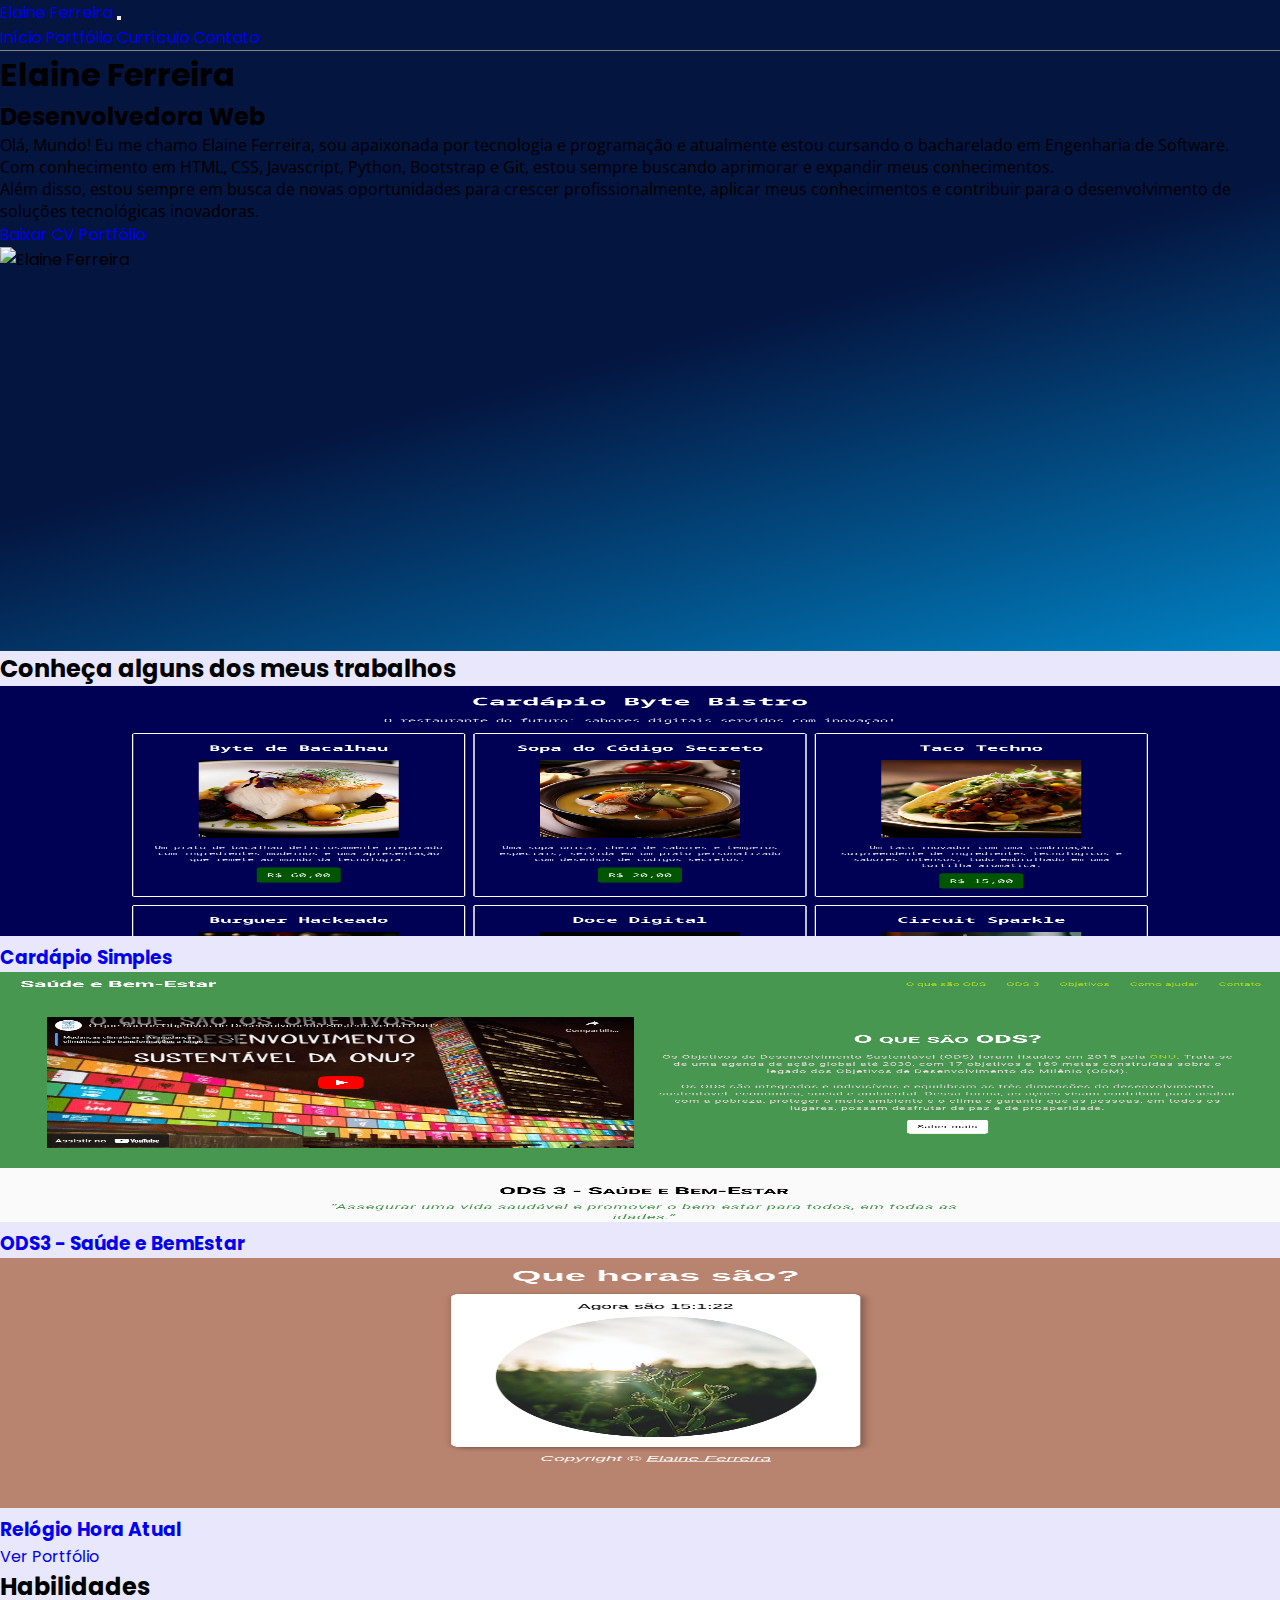
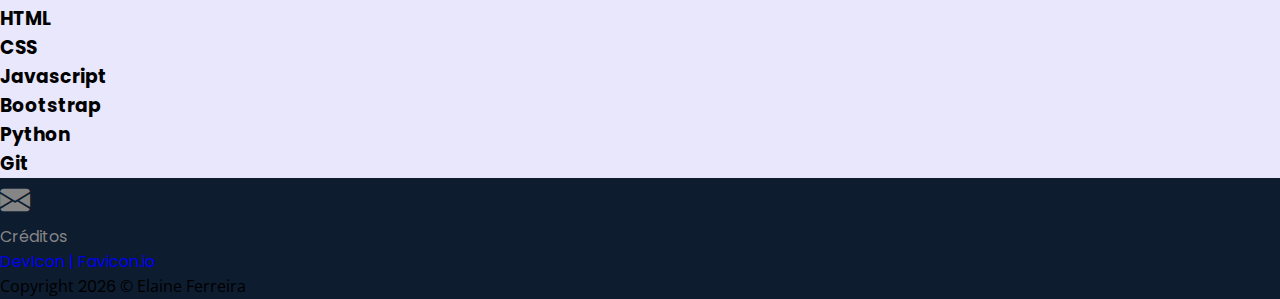
==== commit 72e79166: "Change portfolio section" ====
--- a/index.html
+++ b/index.html
@@ -80,7 +80,7 @@
     </section>
     <section>
       <div class="container mt-5 text-center">
-        <h2 class="text-center fw-bold mb-5 display-6">Portfólio</h2>
+        <h2 class="text-center fw-bold mb-5 display-6">Conheça alguns dos meus trabalhos</h2>
         <div class="img-portfolio row d-flex align-items-center justify-content-center g-4">
           <div class="row row-cols-1 row-cols-md-2 row-cols-lg-3 g3">
             <div class="col mb-3">
@@ -95,7 +95,7 @@
               <a href="https://elainefs.github.io/ElasNaTech23/projeto-ods/" target="_blank">
                 <div class="card h-100">
                   <img src="assets/img/ods-3.png" alt="Site sobre a ODS 3">
-                  <h3 class="card-header fw-bold">Site sobre a ODS 3</h3>
+                  <h3 class="card-header fw-bold">ODS3 - Saúde e BemEstar</h3>
                 </div>
               </a>
             </div>
@@ -109,7 +109,7 @@
             </div>
           </div>
         </div>
-        <a href="portfolio.html" class="btn btn-primary btn-lg mt-5 text-uppercase">Ver Portfólio</a>
+        <a href="portfolio.html" class="btn btn-primary btn-lg mt-3 mb-3 text-uppercase">Ver Portfólio</a>
       </div>
     </section>
     <section>
